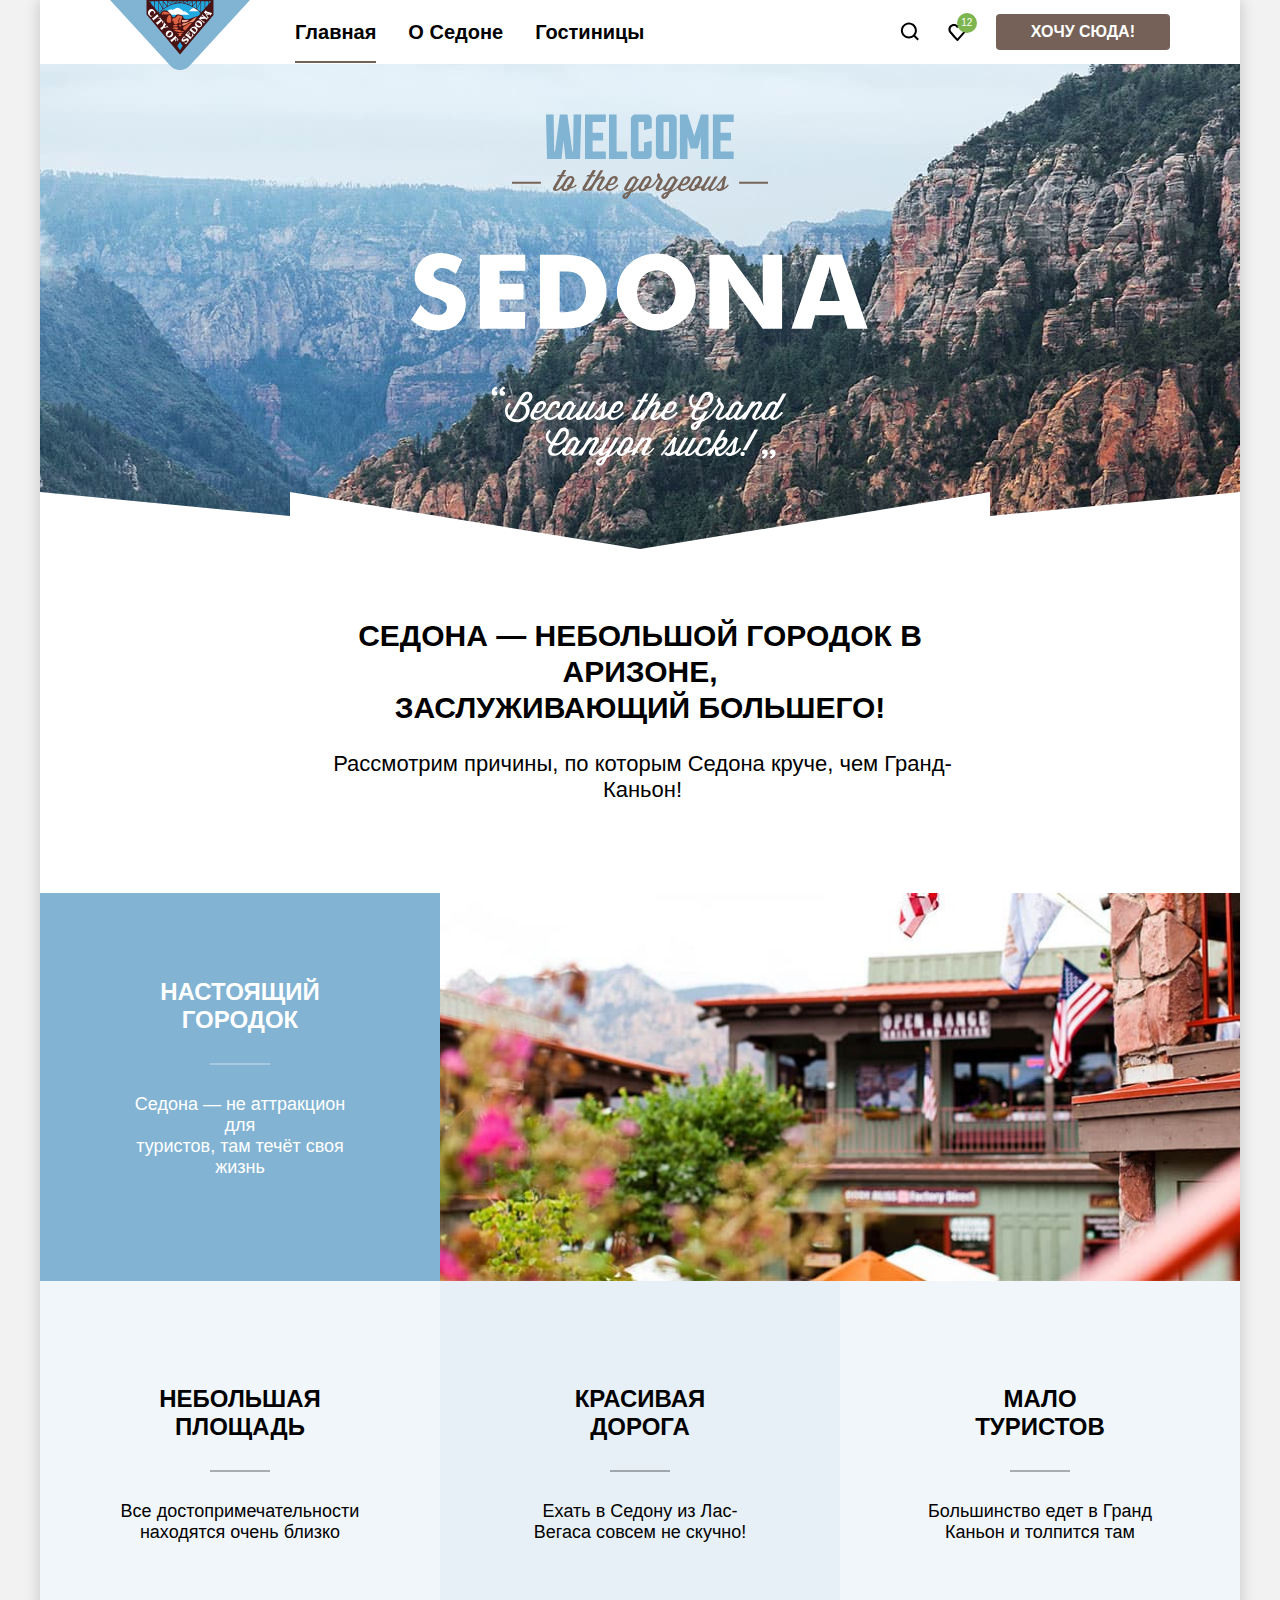
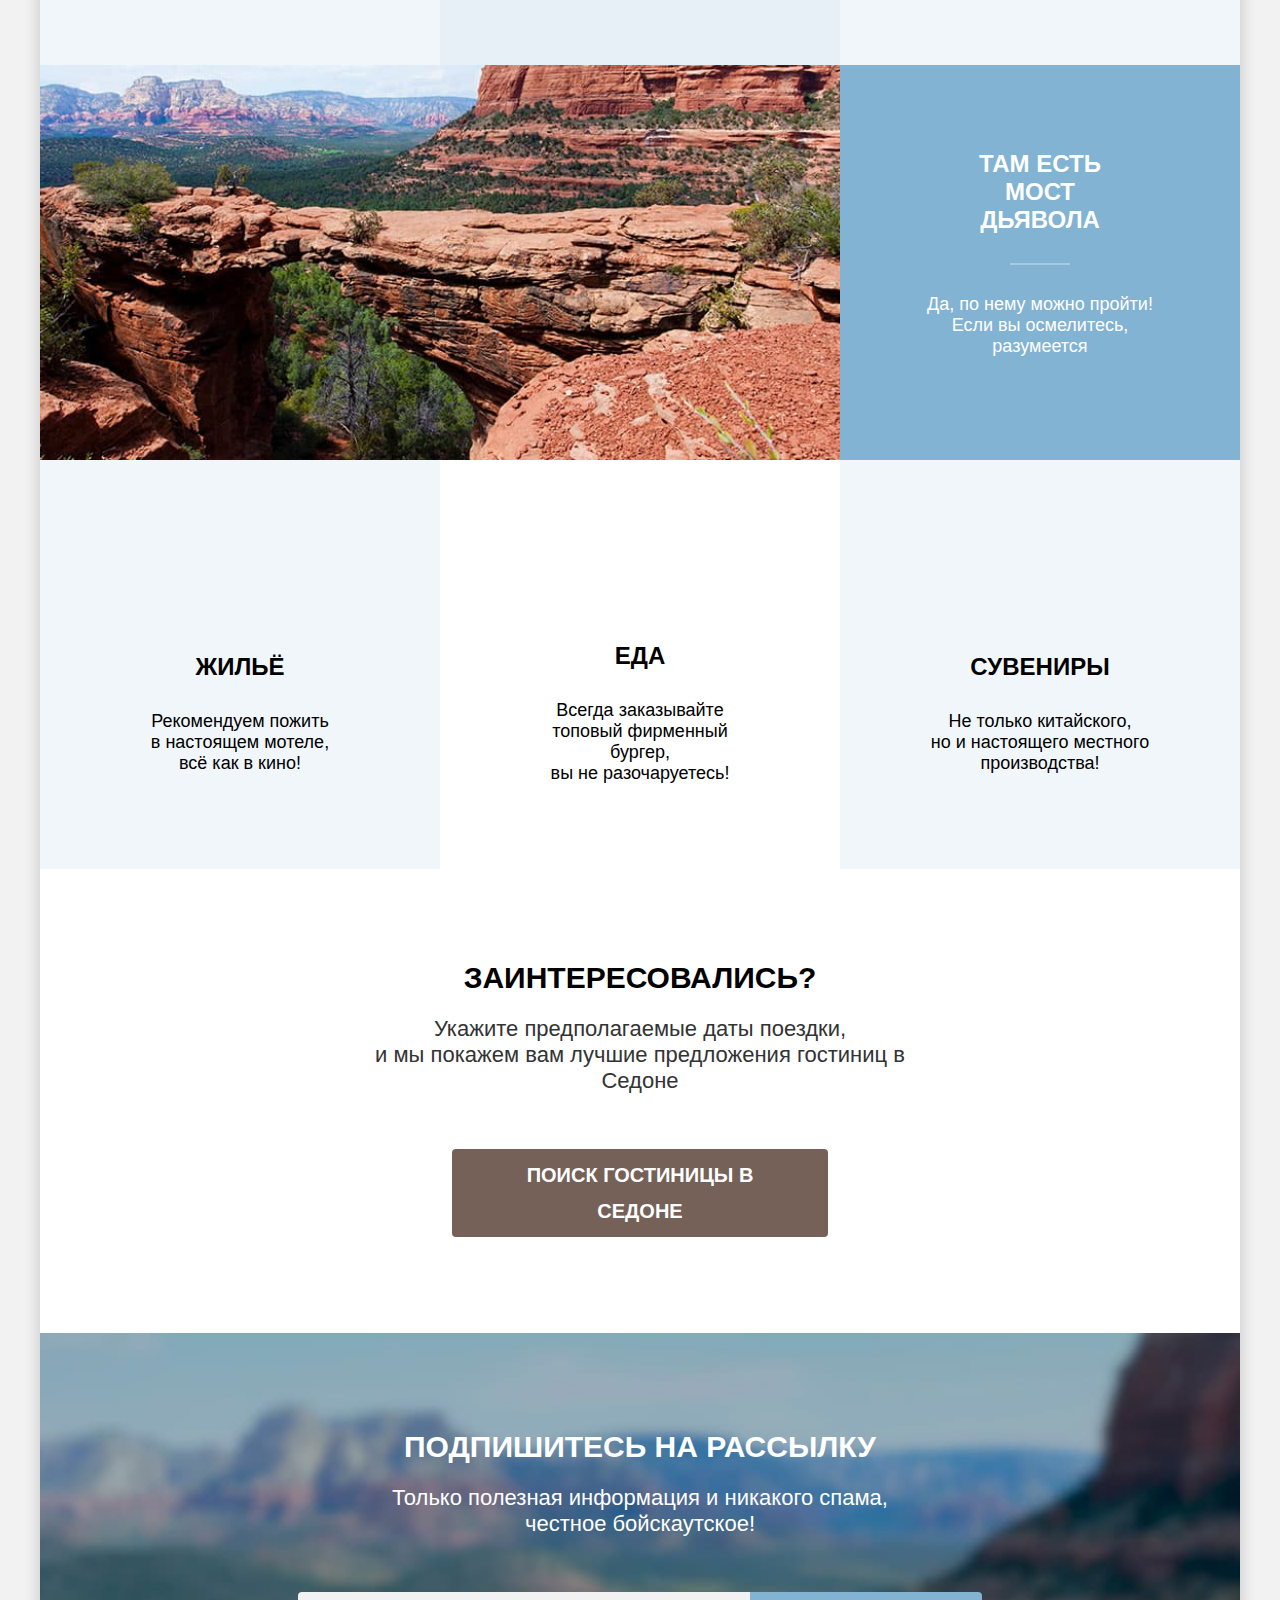
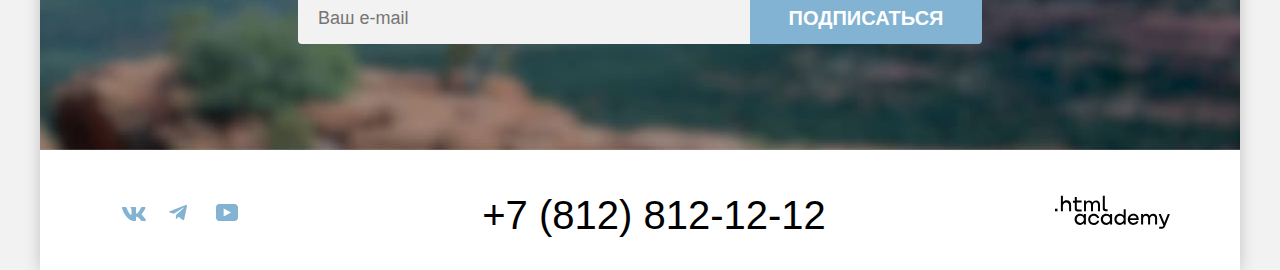
==== index.html @ f41b1eba "Исправление параметров шрифтов" ====
<!DOCTYPE html>
<html lang="ru">

  <head>
    <meta charset="utf-8">
    <title>HTML Academy: Седона</title>
    <link rel="stylesheet" href="styles/styles.css">
    <link rel="icon" type="image/png" sizes="32x32" href="images/common/favicon.png">
  </head>

  <body>
    <div class="container">
      <header class="page-header">
        <nav class="navigation">
          <a class="navigation-logo">
            <img class="page-header-logo" alt="Логотип Седона." src="images/common/logo.svg" width="140" height="70">
          </a>
          <ul class="navigation-list">
            <li class="navigation-current">
              <a class="navigation-link">Главная</a>
            </li>
            <li>
              <a class="navigation-link" href="about.html">О седоне</a>
            </li>
            <li>
              <a class="navigation-link" href="catalogue.html">Гостиницы</a>
            </li>
          </ul>
        </nav>

        <ul class="navigation-user">
          <li>
            <a class="navigation-link-search" href="#">
              <span class="visually-hidden">Поиск.
              </span>
              <svg width="19" height="19" viewBox="0 0 19 19" fill="none" xmlns="http://www.w3.org/2000/svg">
                <path
                  d="M18.8928 17.0083L15.1928 13.3287C16.1928 12.0359 16.8928 10.3453 16.8928 8.4558C16.8928 4.08011 13.2928 0.5 8.89282 0.5C4.49282 0.5 0.892822 4.17956 0.892822 8.55525C0.892822 12.9309 4.49282 16.511 8.89282 16.511C10.6928 16.511 12.3928 15.9144 13.7928 14.8204L17.4928 18.5L18.8928 17.0083ZM8.89282 14.5221C5.59282 14.5221 2.89282 11.837 2.89282 8.55525C2.89282 5.27348 5.59282 2.5884 8.89282 2.5884C12.1928 2.5884 14.8928 5.27348 14.8928 8.55525C14.8928 11.837 12.1928 14.5221 8.89282 14.5221Z"
                  fill="black" />
              </svg>
            </a>
          </li>
          <li>
            <a class="navigation-link-likes" href="#">
              <span class="visually-hidden">Избранное.
              </span>
              <svg width="19" height="17" viewBox="0 0 19 17" fill="none" xmlns="http://www.w3.org/2000/svg">
                <path
                  d="M9.29282 17C8.99282 17 8.69282 16.9 8.49282 16.6C3.09282 10.5 1.79282 9.1 1.49282 8.7C0.792822 7.8 0.392822 6.6 0.392822 5.4C0.392822 2.4 2.79282 0 5.89282 0C7.19282 0 8.39282 0.5 9.39282 1.3C10.3928 0.5 11.6928 0 12.8928 0C15.8928 0 18.3928 2.4 18.3928 5.4C18.3928 6.7 17.8928 7.9 17.0928 8.8L10.0928 16.7C9.89282 16.9 9.69282 17 9.29282 17ZM3.29282 7.5C3.59282 7.9 6.79282 11.5 9.39282 14.4L15.5928 7.4C16.0928 6.9 16.2928 6.2 16.2928 5.4C16.2928 3.6 14.7928 2.1 12.9928 2.1C11.9928 2.1 10.9928 2.6 10.2928 3.4C9.99282 3.7 9.69282 3.8 9.39282 3.8C9.09282 3.8 8.79282 3.6 8.59282 3.4C7.89282 2.6 6.89282 2.1 5.89282 2.1C4.09282 2.1 2.59282 3.6 2.59282 5.4C2.49282 6.3 2.89282 7 3.29282 7.5C3.19282 7.5 3.19282 7.5 3.29282 7.5Z"
                  fill="black" />
              </svg>
              <span class="likes-quantity">12
              </span>
            </a>
          </li>
          <li>
            <a class="button-brown-small navigation-link i-want" href="#">Хочу сюда!</a>
          </li>
        </ul>
      </header>

      <main class="main-container main-index">

        <div class="hero">
          <h1 class="visually-hidden">Добро пожаловать в прекрасную Седону.</h1>
          <div class="hero-img">
            <img class="welcome" src="images/main/welcome.svg" alt="Природные достопримечательности Седоны.">
          </div>
        </div>

        <section class="advantages">
          <h2 class="visually-hidden">Преимущества.</h3>

            <div class="hero-bottom">
              <h2>Седона — небольшой городок в Аризоне,<span class="display-block">заслуживающий большего!</span></h2>
              <p>Рассмотрим причины, по которым Седона круче, чем Гранд-Каньон!</p>
            </div>

            <ul class="advantages-list">
              <li class="advantages-item true-town blue">
                <div class="centered-content">
                  <h3 class="advantages-title">Настоящий городок</h3>
                  <p class="advantages-description">Седона — не аттракцион для<span class="display-block">туристов, там
                      течёт своя</span>жизнь</p>
                </div>
                <img class="big-photo" src="images/main/advantages/photo-1.jpg" alt="Фотография городка Седона."
                  width="800" height="384">
              </li>
              <li class="advantages-item diablo-bridge blue">
                <img class="big-photo" src="images/main/advantages/photo-2.jpg" alt="Фотография моста дьявола."
                  width="800" height="384">
                <div class="centered-content">
                  <h3 class="advantages-title">Там есть<span class="display-block">мост дьявола</span></h3>
                  <p class="advantages-description">Да, по нему можно пройти! Если вы осмелитесь, разумеется</p>
                </div>
              </li>
              <li class="advantages-item trans-blue">
                <div>
                  <h3 class="advantages-title">Небольшая площадь</h3>
                  <p class="advantages-description">Все достопримечательности находятся очень близко</p>
                </div>
              </li>
              <li class="advantages-item gray-blue">
                <div>
                  <h3 class="advantages-title">Красивая дорога</h3>
                  <p class="advantages-description">Ехать в Седону из Лас-Вегаса совсем не скучно!</p>
                </div>
              </li>
              <li class="advantages-item trans-blue">
                <div>
                  <h3 class="advantages-title">Мало туристов</h3>
                  <p class="advantages-description">Большинство едет в Гранд Каньон и толпится там</p>
                </div>
              </li>
            </ul>

            <ul class="advantages-list">
              <li class="advantages-item light-blue">
                <div class="icon icon-hotels">
                  <h3 class="icon-title">Жильё</h3>
                  <p class="advantages-description">Рекомендуем пожить<span class="display-block">в настоящем
                      мотеле,</span>всё как в кино!
                  </p>
                </div>
              </li>
              <li class="advantages-item">
                <div class="icon icon-food">
                  <h3 class="icon-title">Еда</h3>
                  <p class="advantages-description">Всегда заказывайте<span class="display-block">топовый фирменный
                      бургер,</span>вы не разочаруетесь!</p>
                </div>
              </li>
              <li class="advantages-item light-blue">
                <div class="icon icon-souvenirs">
                  <h3 class="icon-title">Сувениры</h3>
                  <p class="advantages-description">Не только китайского,<span class="display-block">но и
                      настоящего местного</span>производства!</p>
                </div>
              </li>
            </ul>

        </section>

        <section class="interested">
          <h2 class="interested-title">Заинтересовались?</h2>
          <p class="interested-description">Укажите предполагаемые даты поездки,<span class="display-block">и мы покажем
              вам лучшие предложения
              гостиниц в Седоне</span></p>
          <a class="button-brown-big" href="#">Поиск гостиницы в Седоне</a>
        </section>

        <section class="subscribe">
          <h2 class="subscribe-title">Подпишитесь на рассылку</h2>
          <p class="subscribe-description">Только полезная информация и никакого спама,<span
              class="display-block">честное бойскаутское!</span></p>
          <form class="subscribe-email" action="#" method="get">
            <input class="subscribe-input" type="text" name="input-email" placeholder="Ваш e-mail">
            <button class="button-blue-big subscribe-button" type="submit">Подписаться</button>
          </form>
        </section>

      </main>

      <footer>
        <div class="footer-container">
          <section class="footer-social">
            <h2 class="visually-hidden">Социальные сети.</h3>
              <ul class="footer-social-list">
                <li class="footer-social-item">
                  <a class="footer-link" href="https://vk.com/htmlacademy">
                    <span class="visually-hidden">VK.
                    </span>
                    <svg class="footer-icon" width="24" height="14" viewBox="0 0 24 14" fill="none"
                      xmlns="http://www.w3.org/2000/svg">
                      <path fill-rule="evenodd" clip-rule="evenodd"
                        d="M23.45 0.948C23.616 0.402 23.45 0 22.655 0H20.03C19.362 0 19.054 0.347 18.887 0.73C18.887 0.73 17.552 3.926 15.661 6.002C15.049 6.604 14.771 6.795 14.437 6.795C14.27 6.795 14.019 6.604 14.019 6.057V0.948C14.019 0.292 13.835 0 13.279 0H9.151C8.734 0 8.483 0.304 8.483 0.593C8.483 1.214 9.429 1.358 9.526 3.106V6.904C9.526 7.737 9.373 7.888 9.039 7.888C8.149 7.888 5.984 4.677 4.699 1.003C4.45 0.288 4.198 0 3.527 0H0.9C0.15 0 0 0.347 0 0.73C0 1.412 0.89 4.8 4.145 9.281C6.315 12.341 9.37 14 12.153 14C13.822 14 14.028 13.632 14.028 12.997V10.684C14.028 9.947 14.186 9.8 14.715 9.8C15.105 9.8 15.772 9.992 17.33 11.467C19.11 13.216 19.403 14 20.405 14H23.03C23.78 14 24.156 13.632 23.94 12.904C23.702 12.18 22.852 11.129 21.725 9.882C21.113 9.172 20.195 8.407 19.916 8.024C19.527 7.533 19.638 7.314 19.916 6.877C19.916 6.877 23.116 2.451 23.449 0.948H23.45Z" />
                    </svg>
                  </a>
                </li>
                <li class="footer-social-item">
                  <a class="footer-link" href="https://t.me/htmlacademy">
                    <span class="visually-hidden">Telegram.
                    </span>
                    <svg class="footer-icon" width="18" height="16" viewBox="0 0 18 16" fill="none"
                      xmlns="http://www.w3.org/2000/svg">
                      <path
                        d="M16.785 0.0992597L0.840489 6.24776C-0.247661 6.68481 -0.241365 7.29184 0.640845 7.56253L4.73445 8.83953L14.2058 2.8637C14.6537 2.59121 15.0629 2.7378 14.7265 3.03636L7.05283 9.96185H7.05103L7.05283 9.96275L6.77045 14.1823C7.18413 14.1823 7.36669 13.9925 7.59871 13.7686L9.58705 11.8351L13.7229 14.89C14.4855 15.31 15.0332 15.0941 15.2229 14.1841L17.9379 1.38885C18.2158 0.274623 17.5126 -0.229883 16.785 0.0992597Z" />
                    </svg>
                  </a>
                </li>
                <li class="footer-social-item">
                  <a class="footer-link" href="https://www.youtube.com/user/htmlacademyru">
                    <span class="visually-hidden">YouTube.
                    </span>
                    <svg class="footer-icon" width="22" height="17" viewBox="0 0 22 17" fill="none"
                      xmlns="http://www.w3.org/2000/svg">
                      <path
                        d="M18.607 0H3.17413C1.31343 0 0 1.59375 0 3.4V13.4937C0 15.4062 1.31343 17 3.17413 17H18.8259C20.4677 17 22 15.4062 22 13.6V3.4C21.7811 1.59375 20.4677 0 18.607 0ZM7.66169 12.5375V4.4625L14.995 8.5L7.66169 12.5375Z" />
                    </svg>
                  </a>
                </li>
              </ul>
          </section>
          <a class="footer-social-address-phone" href="tel:+78128121212">+7 (812) 812-12-12</a>
          <a href="https://htmlacademy.ru/">
            <svg class="footer-logo" width="115" height="34" viewBox="0 0 115 34" xmlns="http://www.w3.org/2000/svg">
              <path d="M0 13.7232V16.3232H2.5V13.7232H0Z" />
              <path
                d="M11.6 5.32324C10 5.32324 8.8 6.02324 8 7.02324H7.9V0.823242H5.9V16.3232H7.9V11.0232C7.9 8.92324 9.2 7.42324 11.2 7.42324C13 7.42324 14.1 8.82324 14.1 10.6232V16.3232H16.1V10.2232C16.2 7.22324 14.3 5.32324 11.6 5.32324Z" />
              <path
                d="M26.6 5.62324H21.8V1.92324H19.8V5.72324H17.9V7.72324H19.8V13.7232C19.8 15.4232 20.8 16.4232 22.5 16.4232H26.6V14.4232H22.9C22.2 14.4232 21.8 14.0232 21.8 13.3232V7.62324H26.6V5.62324Z" />
              <path
                d="M41.1 5.42324C39.5 5.42324 38.2 6.22324 37.6 7.52324H37.5C36.9 6.32324 35.7 5.42324 34.1 5.42324C32.7 5.42324 31.6 6.22324 31 7.22324H30.9V5.62324H29V16.2232H31V10.8232C31 8.82324 32 7.32324 33.6 7.32324C35.1 7.32324 36 8.32324 36 9.92324V16.2232H38V10.6232C38 8.22324 39.4 7.32324 40.6 7.32324C42.1 7.32324 43 8.32324 43 9.92324V16.2232H45V9.72324C45.1 7.22324 43.6 5.42324 41.1 5.42324Z" />
              <path
                d="M47.8 13.5232C47.8 15.2232 48.8 16.2232 50.6 16.2232H52.6V14.2232H50.9C50.2 14.2232 49.8 13.8232 49.8 13.1232V0.823242H47.8V13.5232Z" />
              <path
                d="M28.9 20.5232C28 19.4232 26.7 18.7232 25 18.7232C21.9 18.7232 19.6 21.0232 19.6 24.3232C19.6 27.6232 21.9 29.9232 25 29.9232C26.8 29.9232 28 29.1232 28.8 28.0232H28.9V29.6232H30.9V19.0232H28.9V20.5232ZM25.3 27.9232C23.1 27.9232 21.7 26.3232 21.7 24.3232C21.7 22.3232 23.1 20.7232 25.3 20.7232C27.5 20.7232 28.9 22.3232 28.9 24.3232C28.9 26.2232 27.5 27.9232 25.3 27.9232Z" />
              <path
                d="M44.2 22.8232C43.7 20.4232 41.6 18.7232 38.8 18.7232C35.4 18.7232 33.2 21.2232 33.2 24.3232C33.2 27.4232 35.4 29.9232 38.8 29.9232C41.6 29.9232 43.7 28.1232 44.2 25.7232H42.1C41.7 27.0232 40.4 28.0232 38.8 28.0232C36.6 28.0232 35.2 26.4232 35.2 24.4232C35.2 22.4232 36.6 20.8232 38.8 20.8232C40.4 20.8232 41.6 21.8232 42.1 23.0232H44.2V22.8232Z" />
              <path
                d="M55.1 20.5232C54.2 19.4232 52.9 18.7232 51.2 18.7232C48.1 18.7232 45.8 21.0232 45.8 24.3232C45.8 27.6232 48.1 29.9232 51.2 29.9232C53 29.9232 54.2 29.1232 55 28.0232H55.1V29.6232H57.1V19.0232H55.1V20.5232ZM51.5 27.9232C49.3 27.9232 47.9 26.3232 47.9 24.3232C47.9 22.3232 49.3 20.7232 51.5 20.7232C53.7 20.7232 55.1 22.3232 55.1 24.3232C55.1 26.2232 53.6 27.9232 51.5 27.9232Z" />
              <path
                d="M68.7 20.6232C67.8 19.5232 66.5 18.7232 64.8 18.7232C61.7 18.7232 59.4 21.0232 59.4 24.3232C59.4 27.6232 61.6 29.9232 64.8 29.9232C66.5 29.9232 67.8 29.1232 68.6 28.1232H68.7V29.6232H70.7V14.2232H68.7V20.6232ZM65.1 27.9232C62.9 27.9232 61.5 26.3232 61.5 24.3232C61.5 22.3232 62.9 20.7232 65.1 20.7232C67.3 20.7232 68.7 22.3232 68.7 24.3232C68.6 26.3232 67.2 27.9232 65.1 27.9232Z" />
              <path
                d="M78.3 18.7232C75 18.7232 72.8 21.2232 72.8 24.3232C72.8 27.3232 74.9 29.9232 78.3 29.9232C80.8 29.9232 82.8 28.6232 83.5 26.3232H81.4C80.9 27.3232 79.8 27.9232 78.4 27.9232C76.5 27.9232 75.1 26.6232 75 25.0232H83.8C84 21.4232 81.8 18.7232 78.3 18.7232ZM78.3 20.6232C80 20.6232 81.3 21.6232 81.6 23.2232H75.1C75.4 21.7232 76.6 20.6232 78.3 20.6232Z" />
              <path
                d="M98.2 18.7232C96.6 18.7232 95.3 19.5232 94.6 20.7232H94.5C93.9 19.5232 92.7 18.7232 91.1 18.7232C89.7 18.7232 88.6 19.4232 88 20.5232V19.0232H86.1V29.6232H88.1V24.2232C88.1 22.2232 89.1 20.8232 90.7 20.7232C92.2 20.7232 93.1 21.7232 93.1 23.3232V29.6232H95.1V24.0232C95.1 21.6232 96.5 20.7232 97.7 20.7232C99.2 20.7232 100.1 21.7232 100.1 23.3232V29.6232H102.1V23.1232C102.2 20.5232 100.7 18.7232 98.2 18.7232Z" />
              <path
                d="M109.4 27.8232L105.8 18.9232H103.6L108.4 30.5232C108.1 31.4232 107.7 31.7232 106.7 31.7232H104.2V33.7232H106.7C108.5 33.7232 109.5 32.9232 110.2 31.1232L114.9 18.9232H112.8L109.4 27.8232Z" />
            </svg>
          </a>
        </div>
      </footer>

      <div class="modal-container modal-container-close">
        <div class="modal modal-auth">
          <button class="modal-close-button">
            <span class="visually-hidden">Закрыть.</span>
          </button>
          <section class="modal-content">
            <h2 class="modal-title">Поиск гостиницы в Седоне</h2>
            <form class="travel-form" action="#" method="post">
              <div class="travel-gap">
                <p class="travel-group-depart">
                  <label for="date-depart">Дата заезда:</label>
                  <input class="travel-form-field" type="text" id="date-depart" name="date-depart"
                    placeholder="Укажите дату">
                  <span class="info error">Мы не можем отправить вас в прошлое.</span>
                </p>
                <p class="travel-group-return">
                  <label for="date-return">Дата выезда:</label>
                  <input class="travel-form-field" type="text" id="date-return" name="date-return"
                    placeholder="Укажите дату">
                  <span class="info">На эти даты есть свободные номера. Пока есть.</span>
                </p>
                <div class="travel-people">
                  <div class="travel-quantity">
                    <p>Взрослые:</p>
                    <div class="quantity-buttons">
                      <button class="minus-button">
                        <span class="visually-hidden">-</span>
                      </button>
                      <input type="text" name="adults" id="adults" value="2" required>
                      <button class="plus-button">
                        <span class="visually-hidden">+</span></button>
                    </div>
                  </div>
                  <div class="travel-quantity kids">
                    <div class="quantity-kids">
                      <p>Дети:</p>
                      <button class="tooltip-button" type="button" aria-labelledby="tooltip-label-kids">
                        <svg class="tooltip-icon" xmlns="http://www.w3.org/2000/svg" width="26" height="26" fill="none">
                          <circle cx="13" cy="13" r="13" fill="#83B3D3" />
                          <path fill="#fff" fill-rule="evenodd" d="M12 7h2v2h-2V7Zm2 12h-2v-9h2v9Z"
                            clip-rule="evenodd" />
                        </svg>
                        <span class="tooltip-text" role="tooltip" id="tooltip-label-kids">Укажите количество детей,
                          которые
                          будут с вами, возраст
                          которых от 6 до
                          18 лет. Дети до 6 лет размещаются бесплатно.</span>
                      </button>
                    </div>
                    <div class="quantity-buttons">
                      <button class="minus-button">
                        <span class="visually-hidden">-</span>
                      </button>
                      <input type="text" name="children" id="children" value="2" required>
                      <button class="plus-button">
                        <span class="visually-hidden">+</span></button>
                    </div>
                  </div>
                </div>
              </div>
              <button class="modal-button button-blue-big">Найти</button>
            </form>
          </section>
        </div>
      </div>

    </div>
  </body>

</html>
---- styles/styles.css ----
@font-face {
  font-family: "PT Sans", sans-serif;
  font-weight: 400;
  font-style: normal;

  src: url("../fonts/ptsans-400.woff2") format("woff2");
  font-display: swap;
}

@font-face {
  font-family: "PT Sans", sans-serif;
  font-weight: 700;
  font-style: normal;

  src: url("../fonts/ptsans-700.woff2") format("woff2");
  font-display: swap;
}

* {
  box-sizing: border-box;
}

html {
  height: 100%;
}

body {
  font-family: "PT Sans", sans-serif;
  font-size: 18px;
  line-height: 24px;

  height: 100%;
  margin: 0;
  padding: 0;

  color: #000;
  background-color: #f2f2f2;
}

.display-block {
  display: block;
}

.main-container {
  flex-grow: 1;
}

.container {
  display: flex;
  flex-direction: column;

  width: 1200px;
  min-height: 100%;
  margin: 0 auto;

  background-color: #fff;
  box-shadow: 0 0 15px #00000033;
}

.visually-hidden {
  position: absolute;

  overflow: hidden;
  clip: rect(0 0 0 0);

  width: 1px;
  height: 1px;

  white-space: nowrap;

  clip-path: inset(50%);
}

.button-brown-small {
  font-family: "PT Sans", sans-serif;
  font-size: 16px;
  font-weight: 700;
  line-height: 20px;

  display: flex;

  padding: 8px 50px;

  cursor: pointer;
  text-decoration: none;
  text-transform: uppercase;

  color: #fff;
  border: none;
  border-radius: 4px;
  background-color: #756157;

  align-items: center;
}

.button-brown-small:hover,
.button-brown-small:focus {
  outline: none;
  background-color: #615048;
}

.button-brown-small:active {
  color: #ffffff4d;
  background-color: #756157;
}

.button-brown-small:disabled {
  background-color: #e5e5e5;
}

.button-brown-big {
  font-family: "PT Sans", sans-serif;
  font-size: 20px;
  font-weight: 700;
  line-height: 36px;

  display: flex;

  padding: 8px 50px;

  cursor: pointer;
  text-decoration: none;
  text-transform: uppercase;

  color: #fff;
  border: none;
  border-radius: 4px;
  background-color: #756157;

  justify-content: center;
  align-items: center;
}

.button-brown-big:hover,
.button-brown-big:focus {
  outline: none;
  background-color: #615048;
}

.button-brown-big:active {
  color: #ffffff4d;
  background-color: #756157;
}

.button-brown-big:disabled {
  background-color: #e5e5e5;
}

.button-blue-small {
  font-family: "PT Sans", sans-serif;
  font-size: 16px;
  font-weight: 700;
  line-height: 20px;

  display: flex;

  padding: 8px 50px;

  cursor: pointer;
  text-decoration: none;
  text-transform: uppercase;

  color: #fff;
  border: none;
  border-radius: 4px;
  background-color: #82b3d3;

  justify-content: center;
  align-items: center;
}

.button-blue-small:hover,
.button-blue-small:focus {
  outline: none;
  background-color: #68a2ca;
}

.button-blue-small:active {
  color: #ffffff4d;
  background-color: #82b3d3;
}

.button-blue-small:disabled {
  background-color: #e5e5e5;
}

.button-blue-big {
  font-family: "PT Sans", sans-serif;
  font-size: 20px;
  font-weight: 700;
  line-height: 36px;

  display: flex;

  padding: 8px 50px;

  cursor: pointer;
  text-decoration: none;
  text-transform: uppercase;

  color: #fff;
  border: none;
  border-radius: 0 4px 4px 0;
  background-color: #82b3d3;

  justify-content: center;
  align-items: center;
}

.button-blue-big:hover,
.button-blue-big:focus {
  outline: none;
  background-color: #68a2ca;
}

.button-blue-big:active {
  color: #ffffff4d;
  background-color: #82b3d3;
}

.button-blue-big:disabled {
  background-color: #e5e5e5;
}

.button-basic-small {
  font-family: "PT Sans", sans-serif;
  font-size: 16px;
  font-weight: 700;
  font-style: normal;
  line-height: 20px;

  display: flex;

  padding: 8px 50px;

  cursor: pointer;
  text-decoration: none;
  text-transform: uppercase;

  color: #fff;
  border: 3px solid transparent;
  border-radius: 4px;
  background-color: #82b2d300;

  justify-content: center;
  align-items: center;
}

.button-basic-small:hover {
  opacity: 0.6;
}

.button-basic-small:focus {
  border: 3px solid #83b3d3;
  outline: none;
}

.button-basic-small:active {
  color: #ffffff4d;
}

.button-basic-small:disabled {
  opacity: 0.1;
}

.button-green {
  font-family: "PT Sans", sans-serif;
  font-size: 16px;
  font-weight: 700;

  display: flex;

  height: 100%;
  padding: 8px 0;

  cursor: pointer;
  text-transform: uppercase;

  color: #fff;
  border: none;
  border-radius: 4px;
  background-color: #7db54f;

  justify-content: center;
  align-items: center;
}

.button-green:hover,
.button-green:focus {
  outline: none;
  background-color: #6c9e42;
}

.button-green:active {
  color: #ffffff4d;
  background-color: #7db54f;
}

.button-green:disabled {
  background-color: #e5e5e5;
}

.page-header {
  position: relative;

  display: flex;

  min-height: 64px;
  padding: 0 70px;

  background-color: #fff;

  justify-content: space-between;
}

.navigation {
  display: flex;
}

.navigation-logo {
  position: absolute;
  z-index: 2;
}

.navigation-list {
  display: flex;

  max-width: 620px;
  padding-left: 185px;

  list-style-type: none;

  flex-wrap: wrap;
  align-items: center;
  gap: 32px;
}

.navigation-user {
  display: flex;

  margin: 0;
  padding: 0;

  list-style-type: none;

  align-items: center;
  gap: 29px;
}

.navigation-user li:nth-child(-n + 2) {
  margin-top: 5px;
}

.navigation-link {
  font-size: 20px;
  font-weight: 700;

  position: relative;

  text-decoration: none;
  text-transform: capitalize;

  color: inherit;
}

.navigation-current .navigation-link::after {
  position: absolute;
  bottom: -20px;
  left: 0;

  width: 100%;
  height: 2px;

  content: "";

  background-color: #756257;
}

.navigation-link-likes {
  position: relative;
}

.likes-quantity {
  font-size: 10px;

  position: absolute;
  top: -12px;
  right: -10px;

  display: flex;

  width: 20px;
  height: 20px;

  color: #fff;
  border-radius: 50%;
  background-color: #7db54f;

  justify-content: center;
  align-items: center;
}

.i-want {
  font-size: 16px;
  line-height: 20px;

  text-transform: uppercase;

  padding: 8px 35px;

  color: #fff;
}

.hero {
  position: relative;

  min-height: 485px;

  background-color: #82b3d3;
  background-image: url("../images/main/index-background.jpg");
  background-repeat: no-repeat;
  background-size: cover;
}

.hero p {
  margin-bottom: 0;
}

.hero::after {
  position: absolute;
  right: 0;
  bottom: 0;

  width: 100%;
  height: 57px;

  content: "";

  background-image: url("data:image/svg+xml,%3Csvg width='1200' height='57' fill='none' xmlns='http://www.w3.org/2000/svg'%3E%3Cg clip-path='url(%23a)'%3E%3Cpath d='M0 57V0l250 24V0l350 57L950 0v24l250-24v57H0Z' fill='%23fff'/%3E%3C/g%3E%3Cdefs%3E%3CclipPath id='a'%3E%3Cpath fill='%23fff' d='M0 0h1200v57H0z'/%3E%3C/clipPath%3E%3C/defs%3E%3C/svg%3E");
}

.hero-img {
  width: 458px;
  height: 352px;

  margin: 0 auto;
  padding-top: 50px;
}

.welcome {
  width: 100%;
  height: auto;
}

.hero-bottom {
  min-height: 282px;

  text-align: center;
}

.hero-bottom h2 {
  font-weight: 700;
  font-size: 30px;
  line-height: 36px;

  margin: 0;
  padding: 69px 285px 25px;

  text-transform: uppercase;
}

.hero-bottom p {
  font-size: 22px;
  line-height: 26px;

  margin: 0;
  padding: 0 270px 90px 275px;
}

.advantages-list {
  display: flex;

  margin: 0;
  padding: 0;

  list-style-type: none;

  flex-wrap: wrap;
}

.advantages-item {
  display: flex;

  width: 400px;
  min-height: 384px;
  padding: 85px 80px;
}

.big-photo {
  height: 100%;
  object-fit: cover;
}

.centered-content {
  margin: auto;
  padding: 85px;
}

.advantages-title {
  font-size: 24px;
  line-height: 28px;

  position: relative;

  width: 175px;
  margin: 0 auto 60px;

  text-align: center;
  text-transform: uppercase;
}

.advantages-description {
  line-height: 21px;

  text-align: center;
}

.true-town {
  width: 100%;
  padding: 0;
}

.diablo-bridge {
  width: 100%;
  padding: 0;

  order: 2;
}

.blue {
  color: #fff;
  background-color: #82b3d3;
}

.gray-blue {
  display: flex;

  padding: 85px 80px;

  color: #000;
  background-color: #83b3d333;

  align-items: center;
}

.light-blue {
  display: flex;

  padding: 85px 80px;

  color: #000;
  background-color: #83b3d31f;

  align-items: center;
}

.trans-blue {
  display: flex;

  padding: 85px 80px;

  color: #000;
  background-color: #83b3d31f;

  align-items: center;
}

.advantages-title::after {
  position: absolute;
  bottom: -31px;
  left: 50%;
  transform: translateX(-50%);

  width: 60px;
  height: 2px;

  content: "";
}

.true-town .advantages-title::after,
.diablo-bridge .advantages-title::after {
  background-color: #ffffff4d;
}

.trans-blue .advantages-title::after,
.gray-blue .advantages-title::after,
.light-blue .advantages-title::after {
  background-color: #0000004d;
}

.icon {
  position: relative;

  padding-top: 75px;

  width: 100%;
}

.icon-title {
  font-size: 24px;
  line-height: 28px;

  margin: 22px 0 30px;

  text-align: center;
  text-transform: uppercase;
}

.icon .advantages-description {
  margin: 0;
}

.icon::after {
  position: absolute;
  top: -5px;
  left: 50%;

  display: block;

  width: 75px;
  height: 72px;

  content: "";
  transform: translateX(-50%);

  background-repeat: no-repeat;
  background-position: center;
  background-size: contain;
}

.icon-hotels::after {
  background-image: url(../images/main/advantages/Advantage-icon.svg);
}

.icon-food::after {
  background-image: url(../images/main/advantages/Advantage-icon-2.svg);
}

.icon-souvenirs::after {
  background-image: url(../images/main/advantages/Advantage-icon-3.svg);
}

.interested {
  padding: 96px 304px;

  text-align: center;
}

.interested .button-brown-big {
  margin: 0 108px;
}

.interested-title {
  font-family: "PT Sans", sans-serif;
  font-style: normal;
  font-weight: 700;
  font-size: 30px;
  line-height: 36px;

  margin: -5px;

  text-transform: uppercase;
}

.interested-description {
  font-family: "PT Sans", sans-serif;
  font-style: normal;
  font-weight: 400;
  font-size: 22px;
  line-height: 26px;

  margin: 25px 0 55px;

  color: #333;
}

.subscribe {
  min-height: 417px;
  padding: 96px 0;

  text-align: center;

  color: #fff;
  background-color: #82b3d3;
  background-image: url("../images/main/subscribe.jpg");
  background-size: cover;
  background-position: top center;
  background-repeat: no-repeat;

  justify-content: center;
}

.subscribe-title {
  font-size: 30px;
  line-height: 36px;

  margin: 0 0 20px;

  text-transform: uppercase;
}

.subscribe-description {
  font-size: 22px;
  line-height: 26px;

  margin: 0 0 55px;
}

.subscribe-email {
  display: flex;
  justify-content: center;
}

.subscribe-input {
  font-family: "PT Sans", sans-serif;
  font-size: 18px;

  width: 452px;
  padding: 14px 0 14px 20px;

  border: none;
  border-radius: 4px 0 0 4px;
  background-color: #f2f2f2;
}

.subscribe-input:focus {
  outline: none;
}

.subscribe-button {
  width: 232px;
}

.footer-container {
  display: flex;

  min-height: 120px;
  padding: 40px 70px 30px;

  justify-content: space-between;
  align-items: center;
}

.footer-social-list {
  display: flex;

  max-width: 142px;
  margin: 0 0 0 12px;
  padding: 0;

  list-style-type: none;

  flex-wrap: wrap;
}

.footer-social-item {
  min-width: 47px;
}

.footer-icon {
  fill: #83b3d3;
}

.footer-icon:hover,
.footer-icon:focus {
  outline: none;

  fill: #68a2ca;
}

.footer-icon:active {
  fill: #68a2ca4d;
}

.footer-social-address-phone {
  font-size: 40px;
  line-height: 40px;

  text-decoration: none;

  margin-left: -10px;

  color: inherit;
}

.footer-social-address-phone:hover,
.footer-social-address-phone:focus {
  color: #756157;
  outline: none;
}

.footer-social-address-phone:active {
  color: #7561574d;
}

.footer-logo:hover,
.footer-logo:focus {
  outline: none;

  fill: #756157;
}

.footer-logo:active {
  fill: #7561574d;
}

.filter-content {
  min-height: 412px;
  padding: 35px 70px 50px;

  color: #fff;
  background-color: #756157;
  background-image: url("../images/catalogue/hotels/filter.jpg");
  background-size: cover;
  background-position: top center;
  background-repeat: no-repeat;
}

.filter-content h2 {
  margin: 0;
}

.filter-title {
  font-size: 60px;
  font-weight: 700;
  font-style: normal;
  line-height: 78px;
}

.filters {
  display: flex;

  justify-content: space-between;
  align-items: flex-start;
}

.filters fieldset {
  border: none;
}

.filters-right {
  display: flex;

  gap: 70px;
}

.breadcrumbs {
  font-size: 16px;
  line-height: 21px;

  position: relative;

  display: flex;

  margin: 8px 0 40px 0;
  padding: 0;

  list-style-type: none;

  gap: 28px;
}

.breadcrumbs-main::after {
  position: absolute;
  top: 1px;
  left: 23px;

  width: 8px;
  height: 20px;

  content: "";

  background-image: url("data:image/svg+xml,%3Csvg width='8' height='11' fill='none' xmlns='http://www.w3.org/2000/svg'%3E%3Cpath d='M6.92 4.97 2.17.72c-.25-.25-.75-.25-1.13 0-.37.25-.25.75 0 1l4.13 3.75-4 3.75a.76.76 0 0 0 0 1c0 .12.37.25.5.25.12 0 .37-.13.5-.25l4.75-4.25a.59.59 0 0 0 0-1Z' fill='%23fff'/%3E%3C/svg%3E");
  background-repeat: no-repeat;
  background-position: center;
}

.breadcrumbs-icon {
  fill: #fff;
}

.breadcrumbs-icon:hover {
  fill: #ffffff99;
}

.breadcrumbs-icon:focus {
  outline: none;

  fill: #fff;
}

.breadcrumbs-icon:active {
  fill: #ffffff4d;
}

.catalog-filter-group {
  margin: 0;
  padding: 0;
}

.catalog-filter-title {
  font-size: 20px;
  font-weight: 700;

  margin: 0 0 32px 0;
  padding: 0;

  text-transform: capitalize;
}

.catalog-filter-option {
  line-height: 23px;

  display: flex;

  margin: 0 0 16px 0;
}

.custom-label {
  position: relative;

  padding-left: 36px;
}

.custom-label:hover {
  opacity: 0.8;
}

.custom-label:active {
  opacity: 0.4;
}

.custom-label::before {
  position: absolute;
  top: 50%;
  left: 0;

  width: 20px;
  height: 20px;

  content: "";
  transform: translateY(-50%);

  border-radius: 4px;
  background-color: #fff;
  background-repeat: no-repeat;
  background-position: center;
}

.custom-radio-label::before {
  border-radius: 50%;
}

.custom-checkbox:focus + .custom-label::before,
.custom-radio:focus + .custom-label::before {
  left: -3px;

  border: 3px solid #83b3d3;
}

.custom-checkbox:active + .custom-label::before,
.custom-radio:active + .custom-label::before {
  left: -2px;

  border: 2px solid #83b3d3;
}

.custom-checkbox:checked + .custom-checkbox-label::before {
  background-image: url("data:image/svg+xml,%3Csvg xmlns='http://www.w3.org/2000/svg' width='13' height='11' fill='none'%3E%3Cpath fill='%233F5E72' d='M11 .5 4.5 7.9 1.1 4 0 5.2l4.5 5.2 7.7-8.6L11 .5Z'/%3E%3C/svg%3E");
}

.custom-radio:checked + .custom-radio-label::after {
  position: absolute;
  top: 50%;
  left: 5px;

  width: 10px;
  height: 10px;

  content: "";
  transform: translateY(-50%);

  border-radius: 50%;
  background-color: #3f5e72;
}

.price-filter-group {
  display: flex;

  width: 549px;
  margin: 0;
  padding: 0;

  justify-content: space-between;
}

.range-slider {
  display: flex;
  flex-direction: column;
}

.range-wrapper-inputs {
  position: relative;

  height: 48px;

  display: flex;

  justify-content: center;
}

.range-scale {
  position: relative;

  height: 4px;
  margin: 45px 0 16px;

  background-color: #ffffff60;
}

.range-bar {
  position: absolute;

  height: 4px;

  background-color: #fff;
}

.range-toggle {
  position: absolute;

  width: 20px;
  height: 20px;

  cursor: pointer;

  border: none;
  border-radius: 5px;
  background-color: #fff;
}

.range-toggle:hover {
  background-color: #f2f2f2;
}

.range-toggle:focus {
  border: 3px solid #83b3d3;
  outline: none;
}

.range-toggle:active {
  border: 2px solid #83b3d3;
}

.toggle-min {
  top: -8px;
}

.toggle-max {
  top: -8px;
  right: -7px;
}

.filter-buttons {
  display: flex;
  flex-direction: column;

  width: 191px;

  gap: 30px;
}

.price {
  font-size: 20px;
  font-weight: 700;

  margin: 0 0 32px 0;
  padding: 0;
}

.price-from {
  position: absolute;
  top: 12px;
  right: 165px;

  color: #00000045;
}

.price-to {
  position: absolute;
  top: 12px;
  right: 20px;

  color: #00000045;
}

.range-input-from {
  font: inherit;

  width: 143px;
  margin-right: 2px;
  padding: 12px 18px;

  border: 3px solid transparent;
  border-radius: 4px 0 0 4px;
  background-color: #f2f2f2;
}

.range-input-to {
  font: inherit;

  width: 143px;
  padding: 12px 17px;

  border: 3px solid transparent;
  border-radius: 0 4px 4px 0;
  background-color: #f2f2f2;
}

.range-input-from[type="text"],
.range-input-to[type="text"] {
  font-weight: 700;
}

.range-input-from:hover,
.range-input-to:hover {
  background-color: #e6e6e6;
}

.range-input-from:focus,
.range-input-to:focus {
  border-color: #83b3d3;
  outline: none;
  background-color: #e6e6e6;
}

.range-input-from:active,
.range-input-to:active {
  border: 2px solid #000;
  background-color: #f2f2f2;
}

.range-input-from:active {
  padding: 12px 18px 12px 19px;
}

.range-input-to:active {
  padding: 12px 19px 12px 18px;
}

.range-input::-webkit-outer-spin-button,
.range-input::-webkit-inner-spin-button {
  appearance: none;
  margin: 0;
}

.catalog-products {
  display: flex;
  flex-direction: column;

  padding: 50px 70px 45px;

  gap: 40px;
}

.catalog-result {
  font-size: 30px;
  font-weight: 700;

  position: relative;

  display: flex;

  min-height: 49px;

  text-transform: uppercase;

  align-items: center;
}

.catalog-result p {
  margin: 0 200px 0 0;
}

.select-control {
  -webkit-appearance: none;
  font-family: "PT Sans", sans-serif;
  font-size: 18px;
  line-height: 21px;

  width: 292px;
  margin: 0 70px 0 0;
  padding: 11px 0 11px 20px;

  color: #333;
  background-color: #fff;
  border: 2px solid #e5e5e5;
  border-radius: 4px;
}

.catalog-result::after {
  position: absolute;
  right: 235px;

  width: 40px;
  height: 20px;

  content: "";

  background-color: #fff;
  background-image: url("data:image/svg+xml,%3Csvg xmlns='http://www.w3.org/2000/svg' width='12' height='9' fill='none'%3E%3Cpath fill='%23000' d='m6.67 7.71 5.1-5.3c.3-.3.3-.9 0-1.2-.3-.3-.9-.3-1.2 0l-4.5 4.7-4.5-4.7c-.3-.3-.9-.3-1.2 0-.2.1-.3.4-.3.6 0 .2.1.4.3.6l5.1 5.3c.3.4.9.4 1.2 0Z'/%3E%3C/svg%3E");
  background-repeat: no-repeat;
  background-position: center;
}

.select-control:hover,
.select-control:focus {
  border: 2px solid #68a2ca;
  outline: none;
}

.select-control:active {
  border: 2px solid #3f5e72;
}

.select-control:disabled {
  border: 2px solid #0000004d;
}

.view {
  display: flex;

  margin: 0;
  padding: 0;

  list-style-type: none;

  gap: 8px;
}

.view a {
  display: flex;

  width: 48px;
  height: 48px;

  border-radius: 4px;

  justify-content: center;
  align-items: center;
}

.view-cards {
  border: 2px solid #000;
}

.view-slideshow,
.view-list {
  border: 2px solid #e5e5e5;
}

.view a:hover {
  border: 2px solid #000;
}

.view a:focus {
  border: 2px solid #68a2ca;
  outline: none;
}

.view a:active {
  border: 2px solid #000;
}

.product-list {
  display: grid;
  justify-content: center;

  margin: 0;
  padding: 0;

  list-style-type: none;

  grid-template-columns: repeat(3, 345px);
  gap: 15px;
}

.product-card {
  line-height: 21px;

  display: flex;
  flex-direction: column;

  padding: 20px;

  color: #333;
  border: 1px solid #e6e6e6;
  border-radius: 4px;

  gap: 16px;
}

.product-card h3 {
  font-size: 24px;
  line-height: 28px;

  text-align: start;

  margin: 10px 0 0 0;
}

.product-card-buttons,
.rating {
  display: grid;

  grid-template-columns: 1fr 1fr;
  column-gap: 20px;
}

.product-card-link {
  text-decoration: none;
  text-align: center;

  color: #000;
}

.product-card-price {
  display: flex;

  justify-content: space-between;
}

.product-card-price p {
  margin: 0;
  text-transform: capitalize;
}

.product-card .button-blue-small {
  padding: 8px;

  height: 100%;
}

.product-card .button-brown-small {
  display: flex;

  padding: 8px;

  justify-content: center;
}

.rating-button {
  font-size: 16px;

  display: flex;

  text-decoration: none;
  text-transform: uppercase;

  color: #333;
  border-radius: 4px;
  background-color: #f2f2f2;

  justify-content: center;
  align-items: center;
}

.pagination {
  display: flex;
  flex-wrap: wrap;

  margin-top: -5px;
  padding: 37px 0 0;

  list-style: none;

  border-top: 1px solid #e6e6e6;

  gap: 8px;
}

.pagination-item {
  min-width: 60px;
  height: 60px;

  border-radius: 4px;
}

.pagination-item a {
  font-size: 20px;
  font-weight: 700;

  display: flex;

  width: 100%;
  height: 100%;

  text-decoration: none;

  color: #fff;
  border-radius: 4px;

  justify-content: center;
  align-items: center;
}

.pagination-current {
  background-color: #f2f2f2;
}

.pagination-current a {
  color: #000;
}

.pagination-regular {
  background-color: #82b3d3;
}

.pagination-dots a {
  color: #000;
}

.pagination-regular a:hover,
.pagination-regular a:focus {
  outline: none;
  background-color: #68a2ca;
}

.pagination-regular a:active {
  color: #ffffff4d;
}

.pagination-dots a:hover,
.pagination-dots a:focus {
  outline: none;
}

.subscribe-inner {
  display: flex;
  flex-direction: column;

  min-height: 415px;
  padding: 96px 258px 100px;

  text-align: center;
}

.subscribe-title-inner {
  font-size: 30px;
  line-height: 36px;

  margin: 0 0 20px;

  text-transform: uppercase;
}

.subscribe-description-inner {
  font-size: 22px;
  line-height: 26px;

  margin: 0 0 54px;

  color: #333;
}

.modal-container {
  position: fixed;
  z-index: 5;
  top: 0;
  left: 0;

  display: flex;

  width: 100%;
  height: 100%;

  background-color: #f2f2f2cc;
}

.modal {
  position: relative;

  margin: auto;
  padding: 64px 70px;

  border-radius: 30px;
  background-color: #fff;
  box-shadow: 0 25px 50px #00000026;
}

.modal-auth {
  width: 717px;
}

.modal-close-button {
  position: absolute;
  left: 613px;
  top: 65px;

  width: 52px;
  height: 52px;

  cursor: pointer;

  border: none;
  border-radius: 50%;
  background-color: #f2f2f2;
  background-image: url("../images/main/cross.svg");
  background-repeat: no-repeat;
  background-position: center;
}

.modal-close-button:hover {
  background-color: #e6e6e6;
}

.modal-close-button:focus {
  border: 3px solid #83b3d3;
  outline: none;
}

.modal-close-button:active {
  opacity: 0.3;
}

.modal-title {
  font-size: 30px;
  line-height: 36px;

  margin: 0 0 65px 0;

  text-transform: uppercase;
}

.travel-gap {
  display: grid;
  row-gap: 20px;
}

.travel-group-depart,
.travel-group-return {
  position: relative;

  display: grid;
  align-items: center;
  grid-template-columns: 137px 440px;

  margin: 0;
}

.travel-group-depart::after,
.travel-group-return::after {
  position: absolute;
  top: 14px;
  right: 20px;

  width: 20px;
  height: 20px;

  content: "";

  background-image: url("data:image/svg+xml,%3Csvg xmlns='http://www.w3.org/2000/svg' width='20' height='20' fill='none'%3E%3Cg fill='%23000' opacity='.3'%3E%3Cpath d='M7.75 12c.3 0 .5-.2.5-.5s-.2-.5-.5-.5-.5.2-.5.5.2.5.5.5Z'/%3E%3Cpath d='M17 4h-2V2h-1v2H6V2H5v2H3c-.6 0-1 .4-1 1v11c0 .5.4 1 1 1h14c.5 0 1-.5 1-1V5c0-.6-.5-1-1-1Zm0 12H3V9h14v7ZM3 8V5h2v2h1V5h8v2h1V5h2v3H3Z'/%3E%3Cpath d='M10 12c.3 0 .5-.2.5-.5s-.2-.5-.5-.5-.5.2-.5.5.2.5.5.5Zm2.25 0c.3 0 .5-.2.5-.5s-.2-.5-.5-.5-.5.2-.5.5.2.5.5.5Zm-4.5 1c-.3 0-.5.2-.5.5s.2.5.5.5.5-.2.5-.5-.2-.5-.5-.5ZM5.5 12c.3 0 .5-.2.5-.5s-.2-.5-.5-.5-.5.2-.5.5.2.5.5.5Zm0 1c-.3 0-.5.2-.5.5s.2.5.5.5.5-.2.5-.5-.2-.5-.5-.5Zm4.5 0c-.3 0-.5.2-.5.5s.2.5.5.5.5-.2.5-.5-.2-.5-.5-.5Zm2.25 0c-.3 0-.5.2-.5.5s.2.5.5.5.5-.2.5-.5-.2-.5-.5-.5Zm2.25-1c.3 0 .5-.2.5-.5s-.2-.5-.5-.5-.5.2-.5.5.2.5.5.5Zm0 1c-.3 0-.5.2-.5.5s.2.5.5.5.5-.2.5-.5-.2-.5-.5-.5Z'/%3E%3C/g%3E%3C/svg%3E");
  background-repeat: no-repeat;
  background-position: center;
}

.travel-group-depart label,
.travel-group-return label {
  font-size: 20px;
  font-weight: 700;

  text-transform: capitalize;
}

.travel-group-depart label {
  margin: -5px 24px 0 0;
}

.travel-group-return label {
  margin-right: 18px;
}

.travel-form-field {
  font-family: "PT Sans", sans-serif;
  font-size: 18px;
  font-weight: 700;

  width: 435px;
  height: 48px;
  margin-bottom: 4px;
  padding: 12px 20px;

  border: 3px solid transparent;
  border-radius: 4px;
  background-color: #f2f2f2;
}

.travel-form-field:hover {
  background-color: #e6e6e6;
}

.travel-form-field:focus {
  border: 3px solid #83b3d3;
  outline: none;
  background-color: #e6e6e6;
}

.travel-form-field:active {
  padding: 14px 20px 14px 21px;

  border: 2px solid #000;
}

.info {
  font-size: 16px;
  line-height: 21px;

  grid-column: 2 / 3;

  padding-left: 20px;

  color: #333;
}

.error {
  color: #ff5757;
}

.travel-people {
  display: flex;

  justify-content: space-between;
}

.travel-quantity {
  font-size: 20px;
  font-weight: 700;

  display: flex;

  height: 48px;

  gap: 46px;
}

.travel-quantity p {
  margin-top: 17px;
}

.kids {
  align-items: flex-start;

  gap: 52px;
}

.quantity-kids {
  display: flex;

  align-items: center;
  gap: 20px;
}

.quantity-buttons {
  display: flex;

  margin-top: 5px;

  border-radius: 4px;
  background-color: #f2f2f2;
}

.quantity-buttons input {
  font-family: "PT Sans", sans-serif;
  font-weight: 700;
  font-size: 18px;

  width: 31px;
  height: 48px;

  padding: 0 10px;
  border: none;
  background-color: #f2f2f2;
}

.quantity-buttons input:focus {
  outline: none;
}

.minus-button,
.plus-button {
  position: relative;

  width: 40px;
  height: 48px;
  padding: 14px 10px;

  cursor: pointer;

  border: none;
  border-radius: 4px;
  outline: none;
  background-color: #f2f2f2;
}

.minus-button::before {
  position: absolute;
  top: 50%;
  left: 50%;

  width: 14px;
  height: 2px;

  content: "";
  transform: translate(-50%, -50%);

  background-color: #7561574d;
}

.plus-button::before {
  position: absolute;
  top: 50%;
  left: 50%;

  width: 20px;
  height: 20px;

  content: "";
  transform: translate(-50%, -50%);

  background-image: url("data:image/svg+xml,%3Csvg xmlns='http://www.w3.org/2000/svg' width='14' height='14' fill='none'%3E%3Cpath fill='%23756157' fill-opacity='.3' d='M14 6H8V0H6v6H0v2h6v6h2V8h6V6Z'/%3E%3C/svg%3E");
  background-repeat: no-repeat;
  background-position: center;
}

.minus-button:hover::before {
  background-color: #000;
}

.plus-button:hover::before {
  background-image: url("data:image/svg+xml,%3Csvg xmlns='http://www.w3.org/2000/svg' width='14' height='14' fill='none'%3E%3Cpath fill='%23000000' fill-opacity='1' d='M14 6H8V0H6v6H0v2h6v6h2V8h6V6Z'/%3E%3C/svg%3E");
}

.minus-button:focus::after,
.plus-button:focus::after {
  position: absolute;
  top: 50%;
  left: 50%;

  width: 20px;
  height: 20px;

  content: "";
  transform: translate(-50%, -50%);

  border: 3px solid #82b3d3;
  border-radius: 4px;
}

.tooltip-button {
  position: relative;

  border: none;
}

.tooltip-button:hover .tooltip-text,
.tooltip-button:focus .tooltip-text {
  display: block;
}

.tooltip-icon {
  position: absolute;
  top: 50%;
  left: 50%;

  display: block;

  transform: translate(-50%, -50%);
}

.tooltip-text {
  font-family: "PT Sans", sans-serif;
  font-size: 16px;
  line-height: 20px;
  text-align: initial;

  position: absolute;
  top: 30px;
  left: -123px;

  display: none;

  width: 256px;
  min-height: 143px;
  padding: 15px 18px 18px 22px;

  color: #fff;
  border-radius: 10px;
  background-color: #333;
  box-shadow: 0 15px 30px #0000004d;
}

.tooltip-text::before {
  position: absolute;
  top: -6px;
  right: 122px;

  width: 13px;
  height: 13px;

  content: "";
  transform: rotate(45deg);

  background-color: #333;
}

.modal-button {
  width: 100%;
  height: 60px;
  margin-top: 55px;

  border-radius: 10px;
}

.modal-container-close {
  display: none;
}
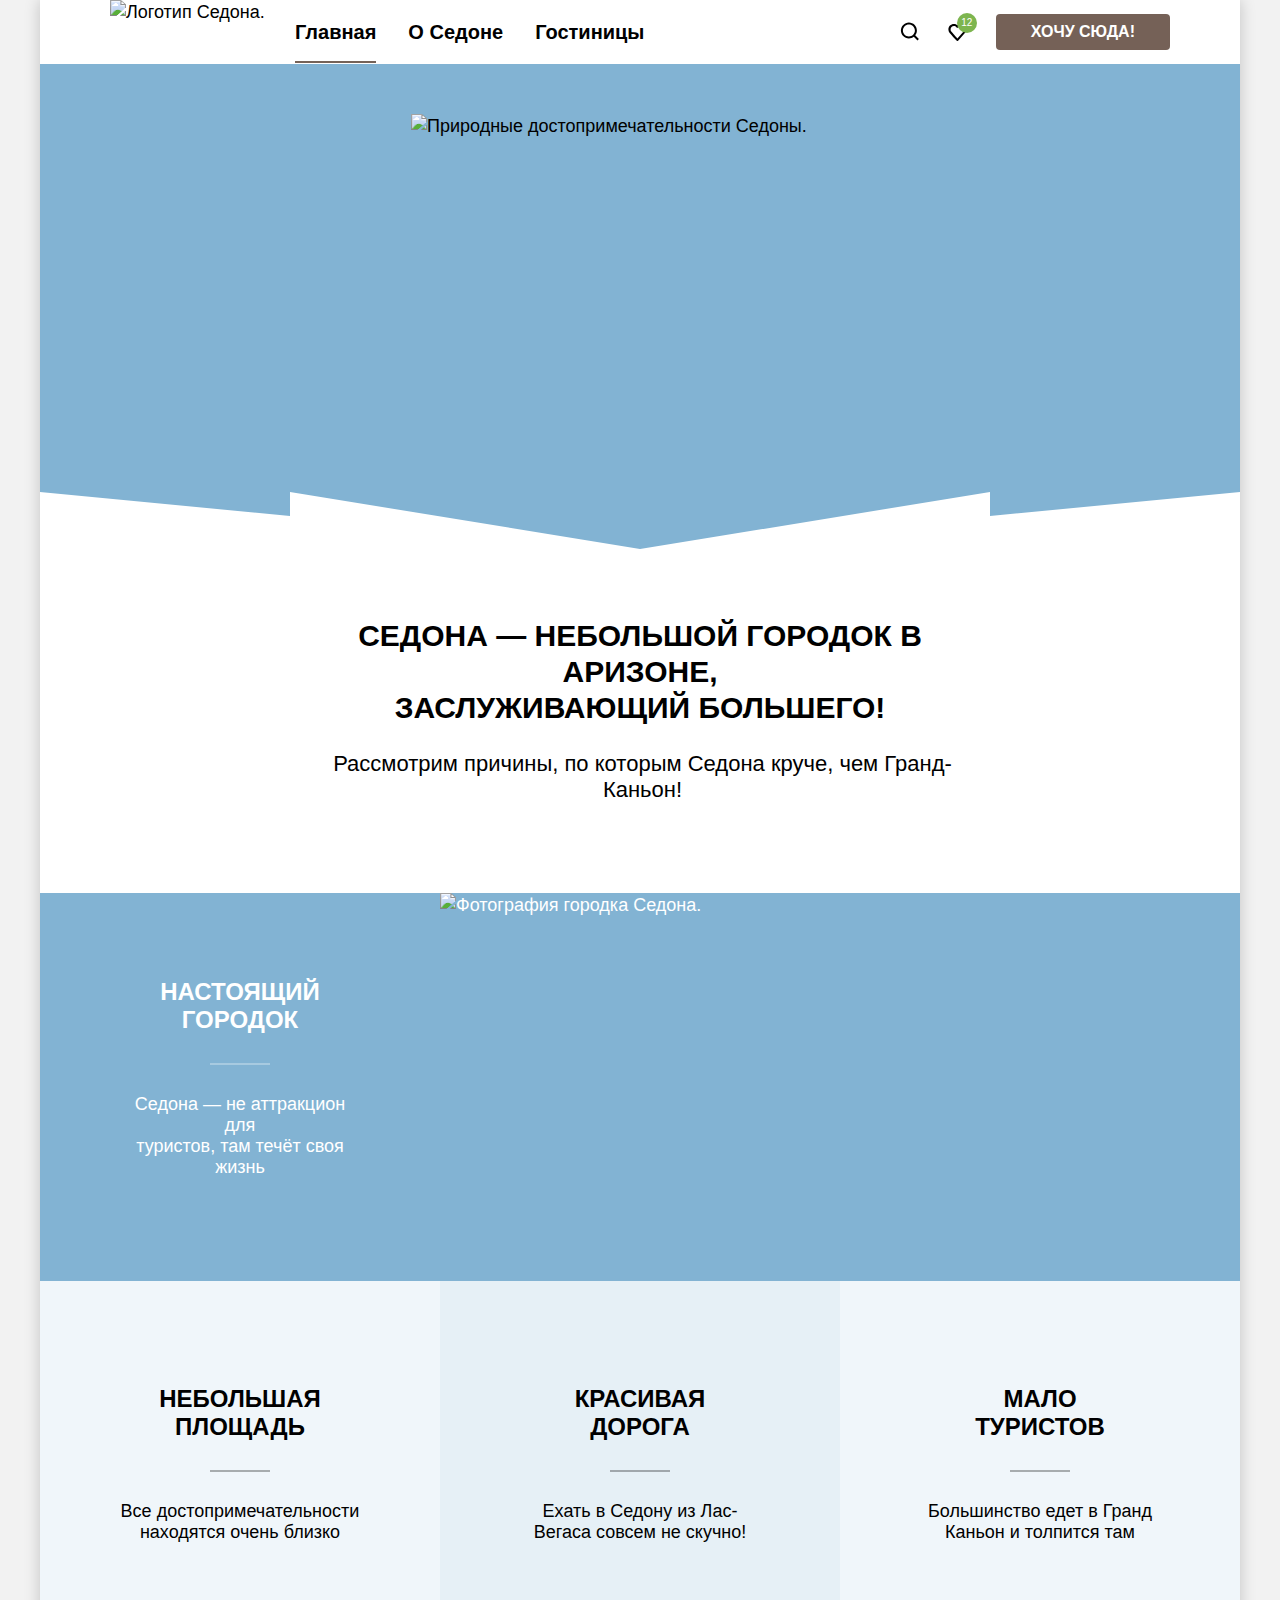
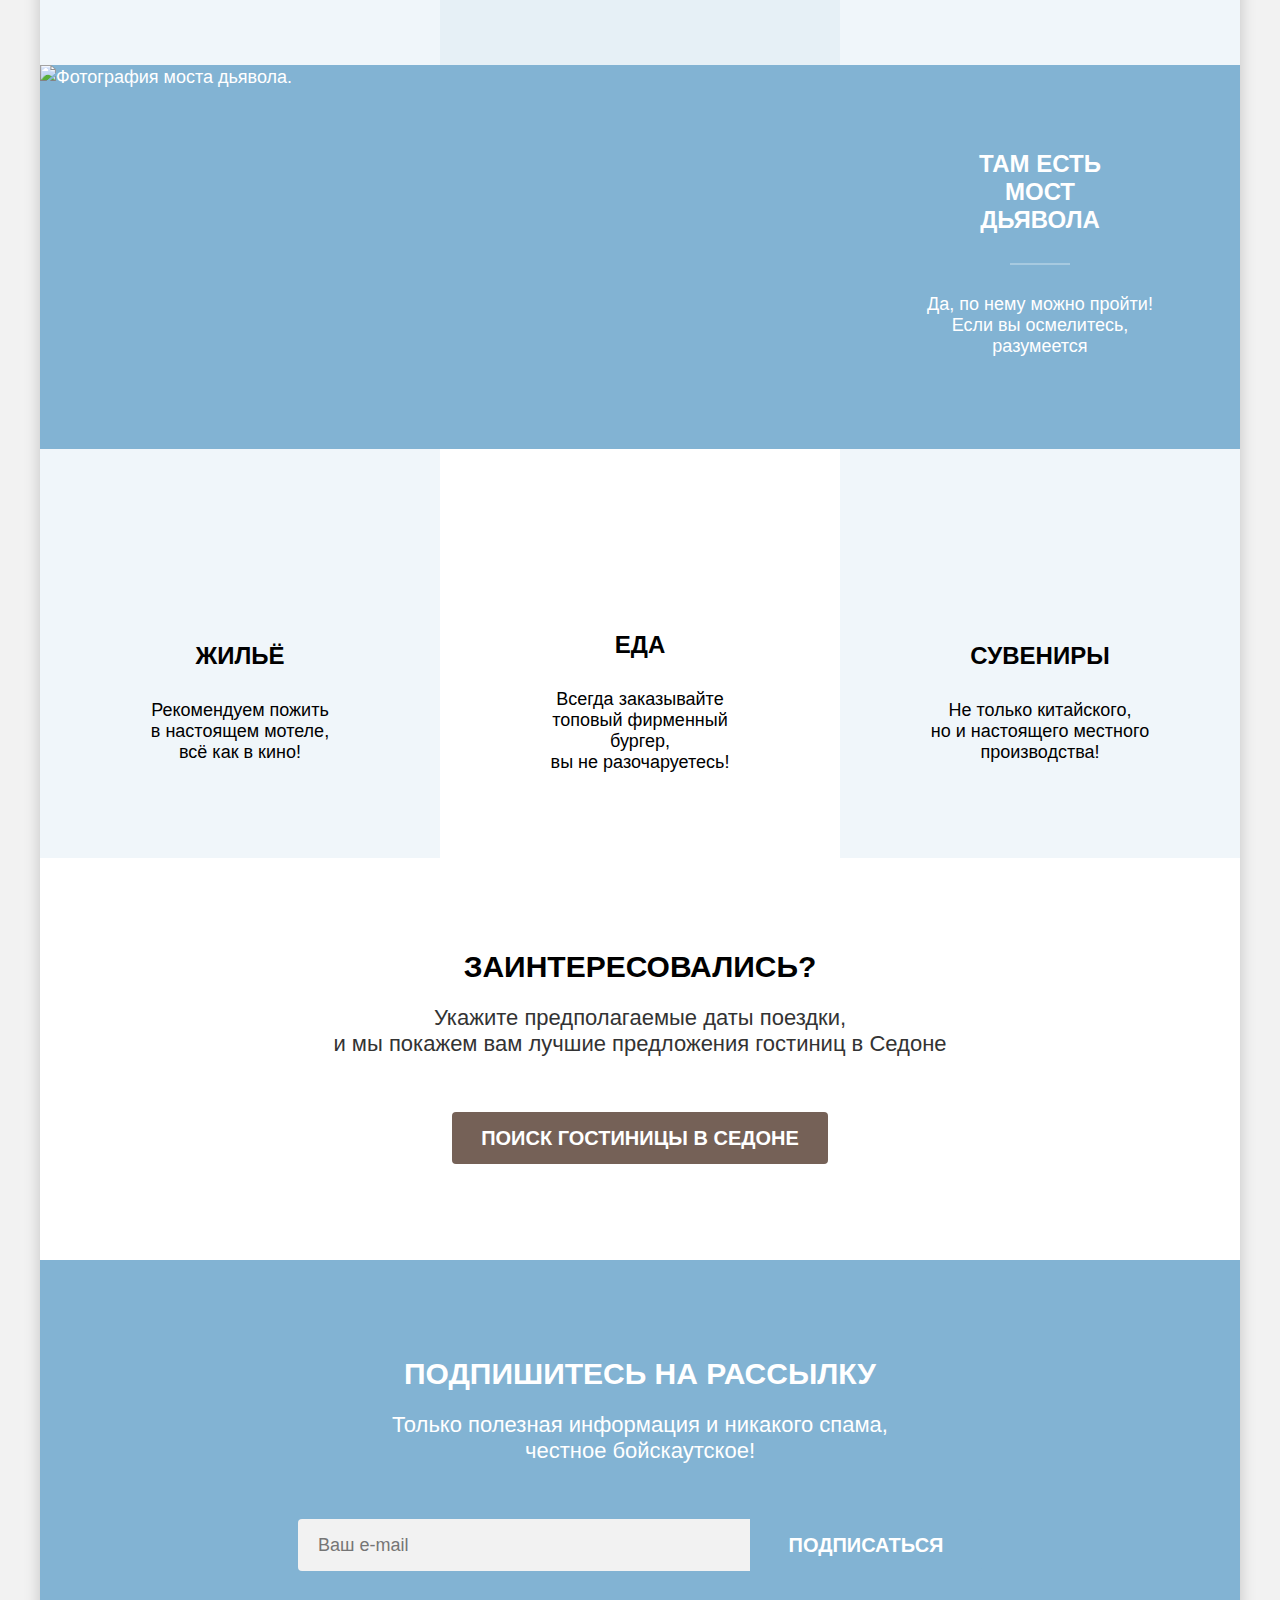
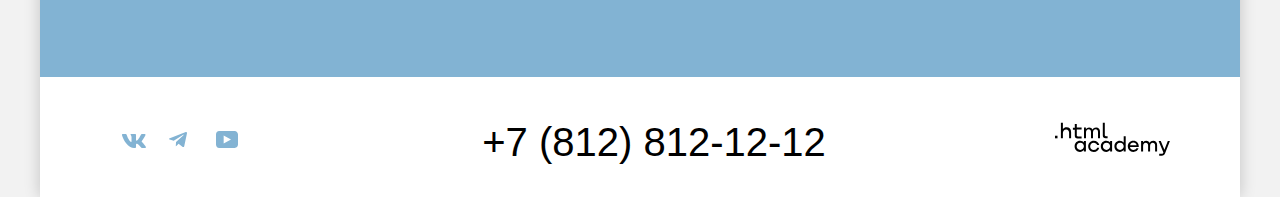
==== commit 75213501: "Merge pull request #12 from vhs-cake/master" ====
--- a/index.html
+++ b/index.html
@@ -5,7 +5,7 @@
     <meta charset="utf-8">
     <title>HTML Academy: Седона</title>
     <link rel="stylesheet" href="styles/styles.css">
-    <link rel="icon" type="image/png" sizes="32x32" href="images/common/favicon.png">
+    <link rel="icon" type="image/ico" sizes="32x32" href="images/common/favicon.ico">
   </head>
 
   <body>
@@ -69,75 +69,75 @@
         </div>
 
         <section class="advantages">
-          <h2 class="visually-hidden">Преимущества.</h3>
-
-            <div class="hero-bottom">
-              <h2>Седона — небольшой городок в Аризоне,<span class="display-block">заслуживающий большего!</span></h2>
-              <p>Рассмотрим причины, по которым Седона круче, чем Гранд-Каньон!</p>
-            </div>
-
-            <ul class="advantages-list">
-              <li class="advantages-item true-town blue">
-                <div class="centered-content">
-                  <h3 class="advantages-title">Настоящий городок</h3>
-                  <p class="advantages-description">Седона — не аттракцион для<span class="display-block">туристов, там
-                      течёт своя</span>жизнь</p>
-                </div>
-                <img class="big-photo" src="images/main/advantages/photo-1.jpg" alt="Фотография городка Седона."
-                  width="800" height="384">
-              </li>
-              <li class="advantages-item diablo-bridge blue">
-                <img class="big-photo" src="images/main/advantages/photo-2.jpg" alt="Фотография моста дьявола."
-                  width="800" height="384">
-                <div class="centered-content">
-                  <h3 class="advantages-title">Там есть<span class="display-block">мост дьявола</span></h3>
-                  <p class="advantages-description">Да, по нему можно пройти! Если вы осмелитесь, разумеется</p>
-                </div>
-              </li>
-              <li class="advantages-item trans-blue">
-                <div>
-                  <h3 class="advantages-title">Небольшая площадь</h3>
-                  <p class="advantages-description">Все достопримечательности находятся очень близко</p>
-                </div>
-              </li>
-              <li class="advantages-item gray-blue">
-                <div>
-                  <h3 class="advantages-title">Красивая дорога</h3>
-                  <p class="advantages-description">Ехать в Седону из Лас-Вегаса совсем не скучно!</p>
-                </div>
-              </li>
-              <li class="advantages-item trans-blue">
-                <div>
-                  <h3 class="advantages-title">Мало туристов</h3>
-                  <p class="advantages-description">Большинство едет в Гранд Каньон и толпится там</p>
-                </div>
-              </li>
-            </ul>
-
-            <ul class="advantages-list">
-              <li class="advantages-item light-blue">
-                <div class="icon icon-hotels">
-                  <h3 class="icon-title">Жильё</h3>
-                  <p class="advantages-description">Рекомендуем пожить<span class="display-block">в настоящем
-                      мотеле,</span>всё как в кино!
-                  </p>
-                </div>
-              </li>
-              <li class="advantages-item">
-                <div class="icon icon-food">
-                  <h3 class="icon-title">Еда</h3>
-                  <p class="advantages-description">Всегда заказывайте<span class="display-block">топовый фирменный
-                      бургер,</span>вы не разочаруетесь!</p>
-                </div>
-              </li>
-              <li class="advantages-item light-blue">
-                <div class="icon icon-souvenirs">
-                  <h3 class="icon-title">Сувениры</h3>
-                  <p class="advantages-description">Не только китайского,<span class="display-block">но и
-                      настоящего местного</span>производства!</p>
-                </div>
-              </li>
-            </ul>
+          <h2 class="visually-hidden">Преимущества.</h2>
+
+          <div class="hero-bottom">
+            <h2>Седона — небольшой городок в Аризоне,<span class="display-block">заслуживающий большего!</span></h2>
+            <p>Рассмотрим причины, по которым Седона круче, чем Гранд-Каньон!</p>
+          </div>
+
+          <ul class="advantages-list">
+            <li class="advantages-item true-town blue">
+              <div class="centered-content">
+                <h3 class="advantages-title">Настоящий городок</h3>
+                <p class="advantages-description">Седона — не аттракцион для<span class="display-block">туристов, там
+                    течёт своя</span>жизнь</p>
+              </div>
+              <img class="big-photo" src="images/main/advantages/photo-1.jpg" alt="Фотография городка Седона."
+                width="800" height="384">
+            </li>
+            <li class="advantages-item diablo-bridge blue">
+              <img class="big-photo" src="images/main/advantages/photo-2.jpg" alt="Фотография моста дьявола."
+                width="800" height="384">
+              <div class="centered-content">
+                <h3 class="advantages-title">Там есть<span class="display-block">мост дьявола</span></h3>
+                <p class="advantages-description">Да, по нему можно пройти! Если вы осмелитесь, разумеется</p>
+              </div>
+            </li>
+            <li class="advantages-item trans-blue">
+              <div>
+                <h3 class="advantages-title">Небольшая площадь</h3>
+                <p class="advantages-description">Все достопримечательности находятся очень близко</p>
+              </div>
+            </li>
+            <li class="advantages-item gray-blue">
+              <div>
+                <h3 class="advantages-title">Красивая дорога</h3>
+                <p class="advantages-description">Ехать в Седону из Лас-Вегаса совсем не скучно!</p>
+              </div>
+            </li>
+            <li class="advantages-item trans-blue">
+              <div>
+                <h3 class="advantages-title">Мало туристов</h3>
+                <p class="advantages-description">Большинство едет в Гранд Каньон и толпится там</p>
+              </div>
+            </li>
+          </ul>
+
+          <ul class="advantages-list">
+            <li class="advantages-item light-blue">
+              <div class="icon icon-hotels">
+                <h3 class="icon-title">Жильё</h3>
+                <p class="advantages-description">Рекомендуем пожить<span class="display-block">в настоящем
+                    мотеле,</span>всё как в кино!
+                </p>
+              </div>
+            </li>
+            <li class="advantages-item">
+              <div class="icon icon-food">
+                <h3 class="icon-title">Еда</h3>
+                <p class="advantages-description">Всегда заказывайте<span class="display-block">топовый фирменный
+                    бургер,</span>вы не разочаруетесь!</p>
+              </div>
+            </li>
+            <li class="advantages-item light-blue">
+              <div class="icon icon-souvenirs">
+                <h3 class="icon-title">Сувениры</h3>
+                <p class="advantages-description">Не только китайского,<span class="display-block">но и
+                    настоящего местного</span>производства!</p>
+              </div>
+            </li>
+          </ul>
 
         </section>
 
@@ -164,45 +164,47 @@
       <footer>
         <div class="footer-container">
           <section class="footer-social">
-            <h2 class="visually-hidden">Социальные сети.</h3>
-              <ul class="footer-social-list">
-                <li class="footer-social-item">
-                  <a class="footer-link" href="https://vk.com/htmlacademy">
-                    <span class="visually-hidden">VK.
-                    </span>
-                    <svg class="footer-icon" width="24" height="14" viewBox="0 0 24 14" fill="none"
-                      xmlns="http://www.w3.org/2000/svg">
-                      <path fill-rule="evenodd" clip-rule="evenodd"
-                        d="M23.45 0.948C23.616 0.402 23.45 0 22.655 0H20.03C19.362 0 19.054 0.347 18.887 0.73C18.887 0.73 17.552 3.926 15.661 6.002C15.049 6.604 14.771 6.795 14.437 6.795C14.27 6.795 14.019 6.604 14.019 6.057V0.948C14.019 0.292 13.835 0 13.279 0H9.151C8.734 0 8.483 0.304 8.483 0.593C8.483 1.214 9.429 1.358 9.526 3.106V6.904C9.526 7.737 9.373 7.888 9.039 7.888C8.149 7.888 5.984 4.677 4.699 1.003C4.45 0.288 4.198 0 3.527 0H0.9C0.15 0 0 0.347 0 0.73C0 1.412 0.89 4.8 4.145 9.281C6.315 12.341 9.37 14 12.153 14C13.822 14 14.028 13.632 14.028 12.997V10.684C14.028 9.947 14.186 9.8 14.715 9.8C15.105 9.8 15.772 9.992 17.33 11.467C19.11 13.216 19.403 14 20.405 14H23.03C23.78 14 24.156 13.632 23.94 12.904C23.702 12.18 22.852 11.129 21.725 9.882C21.113 9.172 20.195 8.407 19.916 8.024C19.527 7.533 19.638 7.314 19.916 6.877C19.916 6.877 23.116 2.451 23.449 0.948H23.45Z" />
-                    </svg>
-                  </a>
-                </li>
-                <li class="footer-social-item">
-                  <a class="footer-link" href="https://t.me/htmlacademy">
-                    <span class="visually-hidden">Telegram.
-                    </span>
-                    <svg class="footer-icon" width="18" height="16" viewBox="0 0 18 16" fill="none"
-                      xmlns="http://www.w3.org/2000/svg">
-                      <path
-                        d="M16.785 0.0992597L0.840489 6.24776C-0.247661 6.68481 -0.241365 7.29184 0.640845 7.56253L4.73445 8.83953L14.2058 2.8637C14.6537 2.59121 15.0629 2.7378 14.7265 3.03636L7.05283 9.96185H7.05103L7.05283 9.96275L6.77045 14.1823C7.18413 14.1823 7.36669 13.9925 7.59871 13.7686L9.58705 11.8351L13.7229 14.89C14.4855 15.31 15.0332 15.0941 15.2229 14.1841L17.9379 1.38885C18.2158 0.274623 17.5126 -0.229883 16.785 0.0992597Z" />
-                    </svg>
-                  </a>
-                </li>
-                <li class="footer-social-item">
-                  <a class="footer-link" href="https://www.youtube.com/user/htmlacademyru">
-                    <span class="visually-hidden">YouTube.
-                    </span>
-                    <svg class="footer-icon" width="22" height="17" viewBox="0 0 22 17" fill="none"
-                      xmlns="http://www.w3.org/2000/svg">
-                      <path
-                        d="M18.607 0H3.17413C1.31343 0 0 1.59375 0 3.4V13.4937C0 15.4062 1.31343 17 3.17413 17H18.8259C20.4677 17 22 15.4062 22 13.6V3.4C21.7811 1.59375 20.4677 0 18.607 0ZM7.66169 12.5375V4.4625L14.995 8.5L7.66169 12.5375Z" />
-                    </svg>
-                  </a>
-                </li>
-              </ul>
+            <h2 class="visually-hidden">Социальные сети.</h2>
+            <ul class="footer-social-list">
+              <li class="footer-social-item">
+                <a class="footer-link" href="https://vk.com/htmlacademy">
+                  <span class="visually-hidden">VK.
+                  </span>
+                  <svg class="footer-icon" width="24" height="14" viewBox="0 0 24 14" fill="none"
+                    xmlns="http://www.w3.org/2000/svg">
+                    <path fill-rule="evenodd" clip-rule="evenodd"
+                      d="M23.45 0.948C23.616 0.402 23.45 0 22.655 0H20.03C19.362 0 19.054 0.347 18.887 0.73C18.887 0.73 17.552 3.926 15.661 6.002C15.049 6.604 14.771 6.795 14.437 6.795C14.27 6.795 14.019 6.604 14.019 6.057V0.948C14.019 0.292 13.835 0 13.279 0H9.151C8.734 0 8.483 0.304 8.483 0.593C8.483 1.214 9.429 1.358 9.526 3.106V6.904C9.526 7.737 9.373 7.888 9.039 7.888C8.149 7.888 5.984 4.677 4.699 1.003C4.45 0.288 4.198 0 3.527 0H0.9C0.15 0 0 0.347 0 0.73C0 1.412 0.89 4.8 4.145 9.281C6.315 12.341 9.37 14 12.153 14C13.822 14 14.028 13.632 14.028 12.997V10.684C14.028 9.947 14.186 9.8 14.715 9.8C15.105 9.8 15.772 9.992 17.33 11.467C19.11 13.216 19.403 14 20.405 14H23.03C23.78 14 24.156 13.632 23.94 12.904C23.702 12.18 22.852 11.129 21.725 9.882C21.113 9.172 20.195 8.407 19.916 8.024C19.527 7.533 19.638 7.314 19.916 6.877C19.916 6.877 23.116 2.451 23.449 0.948H23.45Z" />
+                  </svg>
+                </a>
+              </li>
+              <li class="footer-social-item">
+                <a class="footer-link" href="https://t.me/htmlacademy">
+                  <span class="visually-hidden">Telegram.
+                  </span>
+                  <svg class="footer-icon" width="18" height="16" viewBox="0 0 18 16" fill="none"
+                    xmlns="http://www.w3.org/2000/svg">
+                    <path
+                      d="M16.785 0.0992597L0.840489 6.24776C-0.247661 6.68481 -0.241365 7.29184 0.640845 7.56253L4.73445 8.83953L14.2058 2.8637C14.6537 2.59121 15.0629 2.7378 14.7265 3.03636L7.05283 9.96185H7.05103L7.05283 9.96275L6.77045 14.1823C7.18413 14.1823 7.36669 13.9925 7.59871 13.7686L9.58705 11.8351L13.7229 14.89C14.4855 15.31 15.0332 15.0941 15.2229 14.1841L17.9379 1.38885C18.2158 0.274623 17.5126 -0.229883 16.785 0.0992597Z" />
+                  </svg>
+                </a>
+              </li>
+              <li class="footer-social-item">
+                <a class="footer-link" href="https://www.youtube.com/user/htmlacademyru">
+                  <span class="visually-hidden">YouTube.
+                  </span>
+                  <svg class="footer-icon" width="22" height="17" viewBox="0 0 22 17" fill="none"
+                    xmlns="http://www.w3.org/2000/svg">
+                    <path
+                      d="M18.607 0H3.17413C1.31343 0 0 1.59375 0 3.4V13.4937C0 15.4062 1.31343 17 3.17413 17H18.8259C20.4677 17 22 15.4062 22 13.6V3.4C21.7811 1.59375 20.4677 0 18.607 0ZM7.66169 12.5375V4.4625L14.995 8.5L7.66169 12.5375Z" />
+                  </svg>
+                </a>
+              </li>
+            </ul>
           </section>
           <a class="footer-social-address-phone" href="tel:+78128121212">+7 (812) 812-12-12</a>
           <a href="https://htmlacademy.ru/">
+            <span class="visually-hidden">Сайт разработчика.
+            </span>
             <svg class="footer-logo" width="115" height="34" viewBox="0 0 115 34" xmlns="http://www.w3.org/2000/svg">
               <path d="M0 13.7232V16.3232H2.5V13.7232H0Z" />
               <path
@@ -257,11 +259,11 @@
                   <div class="travel-quantity">
                     <p>Взрослые:</p>
                     <div class="quantity-buttons">
-                      <button class="minus-button">
+                      <button class="minus-button" type="button">
                         <span class="visually-hidden">-</span>
                       </button>
                       <input type="text" name="adults" id="adults" value="2" required>
-                      <button class="plus-button">
+                      <button class="plus-button" type="button">
                         <span class="visually-hidden">+</span></button>
                     </div>
                   </div>
@@ -282,17 +284,17 @@
                       </button>
                     </div>
                     <div class="quantity-buttons">
-                      <button class="minus-button">
+                      <button class="minus-button" type="button">
                         <span class="visually-hidden">-</span>
                       </button>
                       <input type="text" name="children" id="children" value="2" required>
-                      <button class="plus-button">
+                      <button class="plus-button" type="button">
                         <span class="visually-hidden">+</span></button>
                     </div>
                   </div>
                 </div>
               </div>
-              <button class="modal-button button-blue-big">Найти</button>
+              <button class="modal-button button-blue-big" type="submit">Найти</button>
             </form>
           </section>
         </div>
--- a/styles/styles.css
+++ b/styles/styles.css
@@ -1,5 +1,5 @@
 @font-face {
-  font-family: "PT Sans", sans-serif;
+  font-family: "PT Sans";
   font-weight: 400;
   font-style: normal;
 
@@ -8,16 +8,12 @@
 }
 
 @font-face {
-  font-family: "PT Sans", sans-serif;
+  font-family: "PT Sans";
   font-weight: 700;
   font-style: normal;
 
   src: url("../fonts/ptsans-700.woff2") format("woff2");
   font-display: swap;
-}
-
-* {
-  box-sizing: border-box;
 }
 
 html {
@@ -73,13 +69,14 @@
 
 .button-brown-small {
   font-family: "PT Sans", sans-serif;
+  font-style: normal;
   font-size: 16px;
   font-weight: 700;
   line-height: 20px;
 
   display: flex;
 
-  padding: 8px 50px;
+  padding: 8px;
 
   cursor: pointer;
   text-decoration: none;
@@ -110,13 +107,14 @@
 
 .button-brown-big {
   font-family: "PT Sans", sans-serif;
+  font-style: normal;
   font-size: 20px;
   font-weight: 700;
   line-height: 36px;
 
-  display: flex;
-
-  padding: 8px 50px;
+  display: inline-block;
+
+  padding: 8px;
 
   cursor: pointer;
   text-decoration: none;
@@ -126,9 +124,6 @@
   border: none;
   border-radius: 4px;
   background-color: #756157;
-
-  justify-content: center;
-  align-items: center;
 }
 
 .button-brown-big:hover,
@@ -148,13 +143,14 @@
 
 .button-blue-small {
   font-family: "PT Sans", sans-serif;
+  font-style: normal;
   font-size: 16px;
   font-weight: 700;
   line-height: 20px;
 
   display: flex;
 
-  padding: 8px 50px;
+  padding: 8px;
 
   cursor: pointer;
   text-decoration: none;
@@ -186,13 +182,14 @@
 
 .button-blue-big {
   font-family: "PT Sans", sans-serif;
+  font-style: normal;
   font-size: 20px;
   font-weight: 700;
   line-height: 36px;
 
   display: flex;
 
-  padding: 8px 50px;
+  padding: 8px;
 
   cursor: pointer;
   text-decoration: none;
@@ -231,7 +228,7 @@
 
   display: flex;
 
-  padding: 8px 50px;
+  padding: 8px;
 
   cursor: pointer;
   text-decoration: none;
@@ -265,8 +262,10 @@
 
 .button-green {
   font-family: "PT Sans", sans-serif;
+  font-style: normal;
+  font-weight: 700;
   font-size: 16px;
-  font-weight: 700;
+  line-height: 20px;
 
   display: flex;
 
@@ -352,7 +351,10 @@
 }
 
 .navigation-link {
+  font-family: "PT Sans", sans-serif;
+  font-style: normal;
   font-size: 20px;
+  line-height: 24px;
   font-weight: 700;
 
   position: relative;
@@ -381,6 +383,10 @@
 }
 
 .likes-quantity {
+  font-family: "PT Sans", sans-serif;
+  font-style: normal;
+  font-weight: 400;
+  line-height: 10px;
   font-size: 10px;
 
   position: absolute;
@@ -401,6 +407,9 @@
 }
 
 .i-want {
+  font-family: "PT Sans", sans-serif;
+  font-style: normal;
+  font-weight: 700;
   font-size: 16px;
   line-height: 20px;
 
@@ -459,6 +468,8 @@
 }
 
 .hero-bottom h2 {
+  font-family: "PT Sans", sans-serif;
+  font-style: normal;
   font-weight: 700;
   font-size: 30px;
   line-height: 36px;
@@ -470,6 +481,9 @@
 }
 
 .hero-bottom p {
+  font-family: "PT Sans", sans-serif;
+  font-style: normal;
+  font-weight: 400;
   font-size: 22px;
   line-height: 26px;
 
@@ -489,6 +503,8 @@
 }
 
 .advantages-item {
+  box-sizing: border-box;
+
   display: flex;
 
   width: 400px;
@@ -507,6 +523,9 @@
 }
 
 .advantages-title {
+  font-family: "PT Sans", sans-serif;
+  font-style: normal;
+  font-weight: 700;
   font-size: 24px;
   line-height: 28px;
 
@@ -607,6 +626,9 @@
 }
 
 .icon-title {
+  font-family: "PT Sans", sans-serif;
+  font-style: normal;
+  font-weight: 700;
   font-size: 24px;
   line-height: 28px;
 
@@ -639,25 +661,25 @@
 }
 
 .icon-hotels::after {
-  background-image: url(../images/main/advantages/Advantage-icon.svg);
+  background-image: url("../images/main/advantages/Advantage-icon.svg");
 }
 
 .icon-food::after {
-  background-image: url(../images/main/advantages/Advantage-icon-2.svg);
+  background-image: url("../images/main/advantages/Advantage-icon-2.svg");
 }
 
 .icon-souvenirs::after {
-  background-image: url(../images/main/advantages/Advantage-icon-3.svg);
+  background-image: url("../images/main/advantages/Advantage-icon-3.svg");
 }
 
 .interested {
-  padding: 96px 304px;
+  padding: 96px 0;
 
   text-align: center;
 }
 
 .interested .button-brown-big {
-  margin: 0 108px;
+  min-width: 360px;
 }
 
 .interested-title {
@@ -685,6 +707,8 @@
 }
 
 .subscribe {
+  box-sizing: border-box;
+
   min-height: 417px;
   padding: 96px 0;
 
@@ -701,6 +725,9 @@
 }
 
 .subscribe-title {
+  font-family: "PT Sans", sans-serif;
+  font-style: normal;
+  font-weight: 700;
   font-size: 30px;
   line-height: 36px;
 
@@ -710,6 +737,9 @@
 }
 
 .subscribe-description {
+  font-family: "PT Sans", sans-serif;
+  font-style: normal;
+  font-weight: 400;
   font-size: 22px;
   line-height: 26px;
 
@@ -722,8 +752,13 @@
 }
 
 .subscribe-input {
-  font-family: "PT Sans", sans-serif;
+  box-sizing: border-box;
+
+  font-family: "PT Sans", sans-serif;
+  font-style: normal;
+  font-weight: 400;
   font-size: 18px;
+  line-height: 24px;
 
   width: 452px;
   padding: 14px 0 14px 20px;
@@ -742,6 +777,8 @@
 }
 
 .footer-container {
+  box-sizing: border-box;
+
   display: flex;
 
   min-height: 120px;
@@ -783,6 +820,9 @@
 }
 
 .footer-social-address-phone {
+  font-family: "PT Sans", sans-serif;
+  font-style: normal;
+  font-weight: 400;
   font-size: 40px;
   line-height: 40px;
 
@@ -815,8 +855,10 @@
 }
 
 .filter-content {
+  box-sizing: border-box;
+
   min-height: 412px;
-  padding: 35px 70px 50px;
+  padding: 37px 70px 50px;
 
   color: #fff;
   background-color: #756157;
@@ -831,6 +873,7 @@
 }
 
 .filter-title {
+  font-family: "PT Sans", sans-serif;
   font-size: 60px;
   font-weight: 700;
   font-style: normal;
@@ -855,6 +898,9 @@
 }
 
 .breadcrumbs {
+  font-family: "PT Sans", sans-serif;
+  font-style: normal;
+  font-weight: 400;
   font-size: 16px;
   line-height: 21px;
 
@@ -909,6 +955,9 @@
 }
 
 .catalog-filter-title {
+  font-family: "PT Sans", sans-serif;
+  font-style: normal;
+  line-height: 24px;
   font-size: 20px;
   font-weight: 700;
 
@@ -1081,6 +1130,9 @@
 }
 
 .price {
+  font-family: "PT Sans", sans-serif;
+  font-style: normal;
+  line-height: 24px;
   font-size: 20px;
   font-weight: 700;
 
@@ -1105,6 +1157,8 @@
 }
 
 .range-input-from {
+  box-sizing: border-box;
+
   font: inherit;
 
   width: 143px;
@@ -1117,6 +1171,8 @@
 }
 
 .range-input-to {
+  box-sizing: border-box;
+
   font: inherit;
 
   width: 143px;
@@ -1174,32 +1230,47 @@
 }
 
 .catalog-result {
+  font-family: "PT Sans", sans-serif;
+  font-style: normal;
+  line-height: 36px;
   font-size: 30px;
   font-weight: 700;
 
+  display: flex;
+
+  min-height: 49px;
+
+  text-transform: uppercase;
+
+  align-items: center;
+}
+
+.catalog-result p {
+  font-family: "PT Sans", sans-serif;
+  font-style: normal;
+  font-weight: 700;
+  font-size: 30px;
+  line-height: 36px;
+
+  margin: 0 auto 0 0;
+}
+
+.select-wrapper {
   position: relative;
 
-  display: flex;
-
-  min-height: 49px;
-
-  text-transform: uppercase;
-
-  align-items: center;
-}
-
-.catalog-result p {
-  margin: 0 200px 0 0;
+  margin: 0 72px 0 0;
 }
 
 .select-control {
   -webkit-appearance: none;
   font-family: "PT Sans", sans-serif;
+  font-style: normal;
+  font-weight: 400;
   font-size: 18px;
   line-height: 21px;
 
   width: 292px;
-  margin: 0 70px 0 0;
+
   padding: 11px 0 11px 20px;
 
   color: #333;
@@ -1208,9 +1279,10 @@
   border-radius: 4px;
 }
 
-.catalog-result::after {
-  position: absolute;
-  right: 235px;
+.select-wrapper::after {
+  position: absolute;
+  right: 4px;
+  top: 13px;
 
   width: 40px;
   height: 20px;
@@ -1239,6 +1311,7 @@
 
 .view {
   display: flex;
+  flex-wrap: wrap;
 
   margin: 0;
   padding: 0;
@@ -1249,6 +1322,8 @@
 }
 
 .view a {
+  box-sizing: border-box;
+
   display: flex;
 
   width: 48px;
@@ -1301,16 +1376,19 @@
   display: flex;
   flex-direction: column;
 
-  padding: 20px;
+  padding: 20px 20px 16px;
 
   color: #333;
   border: 1px solid #e6e6e6;
   border-radius: 4px;
 
-  gap: 16px;
+  gap: 17px;
 }
 
 .product-card h3 {
+  font-family: "PT Sans", sans-serif;
+  font-style: normal;
+  font-weight: 700;
   font-size: 24px;
   line-height: 28px;
 
@@ -1360,9 +1438,15 @@
 }
 
 .rating-button {
+  font-family: "PT Sans", sans-serif;
+  font-style: normal;
+  font-weight: 400;
   font-size: 16px;
-
-  display: flex;
+  line-height: 20px;
+
+  display: flex;
+
+  height: 37px;
 
   text-decoration: none;
   text-transform: uppercase;
@@ -1397,6 +1481,9 @@
 }
 
 .pagination-item a {
+  font-family: "PT Sans", sans-serif;
+  font-style: normal;
+  line-height: 36px;
   font-size: 20px;
   font-weight: 700;
 
@@ -1446,25 +1533,18 @@
 }
 
 .subscribe-inner {
-  display: flex;
-  flex-direction: column;
+  box-sizing: border-box;
 
   min-height: 415px;
-  padding: 96px 258px 100px;
+  padding: 96px 0;
 
   text-align: center;
 }
 
-.subscribe-title-inner {
-  font-size: 30px;
-  line-height: 36px;
-
-  margin: 0 0 20px;
-
-  text-transform: uppercase;
-}
-
 .subscribe-description-inner {
+  font-family: "PT Sans", sans-serif;
+  font-style: normal;
+  font-weight: 400;
   font-size: 22px;
   line-height: 26px;
 
@@ -1488,6 +1568,8 @@
 }
 
 .modal {
+  box-sizing: border-box;
+
   position: relative;
 
   margin: auto;
@@ -1534,6 +1616,9 @@
 }
 
 .modal-title {
+  font-family: "PT Sans", sans-serif;
+  font-style: normal;
+  font-weight: 700;
   font-size: 30px;
   line-height: 36px;
 
@@ -1553,7 +1638,7 @@
 
   display: grid;
   align-items: center;
-  grid-template-columns: 137px 440px;
+  grid-template-columns: 142px 440px;
 
   margin: 0;
 }
@@ -1561,8 +1646,8 @@
 .travel-group-depart::after,
 .travel-group-return::after {
   position: absolute;
-  top: 14px;
-  right: 20px;
+  top: 15px;
+  right: 25px;
 
   width: 20px;
   height: 20px;
@@ -1576,8 +1661,11 @@
 
 .travel-group-depart label,
 .travel-group-return label {
+  font-family: "PT Sans", sans-serif;
+  font-style: normal;
+  font-weight: 700;
   font-size: 20px;
-  font-weight: 700;
+  line-height: 24px;
 
   text-transform: capitalize;
 }
@@ -1591,9 +1679,13 @@
 }
 
 .travel-form-field {
-  font-family: "PT Sans", sans-serif;
+  box-sizing: border-box;
+
+  font-family: "PT Sans", sans-serif;
+  font-style: normal;
+  font-weight: 700;
   font-size: 18px;
-  font-weight: 700;
+  line-height: 24px;
 
   width: 435px;
   height: 48px;
@@ -1622,12 +1714,15 @@
 }
 
 .info {
+  font-family: "PT Sans", sans-serif;
+  font-style: normal;
+  font-weight: 400;
   font-size: 16px;
   line-height: 21px;
 
   grid-column: 2 / 3;
 
-  padding-left: 20px;
+  padding-left: 15px;
 
   color: #333;
 }
@@ -1643,8 +1738,11 @@
 }
 
 .travel-quantity {
+  font-family: "PT Sans", sans-serif;
+  font-style: normal;
+  font-weight: 700;
   font-size: 20px;
-  font-weight: 700;
+  line-height: 24px;
 
   display: flex;
 
@@ -1673,16 +1771,20 @@
 .quantity-buttons {
   display: flex;
 
-  margin-top: 5px;
+  margin: 5px 5px 0 0;
 
   border-radius: 4px;
   background-color: #f2f2f2;
 }
 
 .quantity-buttons input {
-  font-family: "PT Sans", sans-serif;
+  box-sizing: border-box;
+
+  font-family: "PT Sans", sans-serif;
+  font-style: normal;
   font-weight: 700;
   font-size: 18px;
+  line-height: 20px;
 
   width: 31px;
   height: 48px;
@@ -1789,6 +1891,8 @@
 
 .tooltip-text {
   font-family: "PT Sans", sans-serif;
+  font-style: normal;
+  font-weight: 400;
   font-size: 16px;
   line-height: 20px;
   text-align: initial;
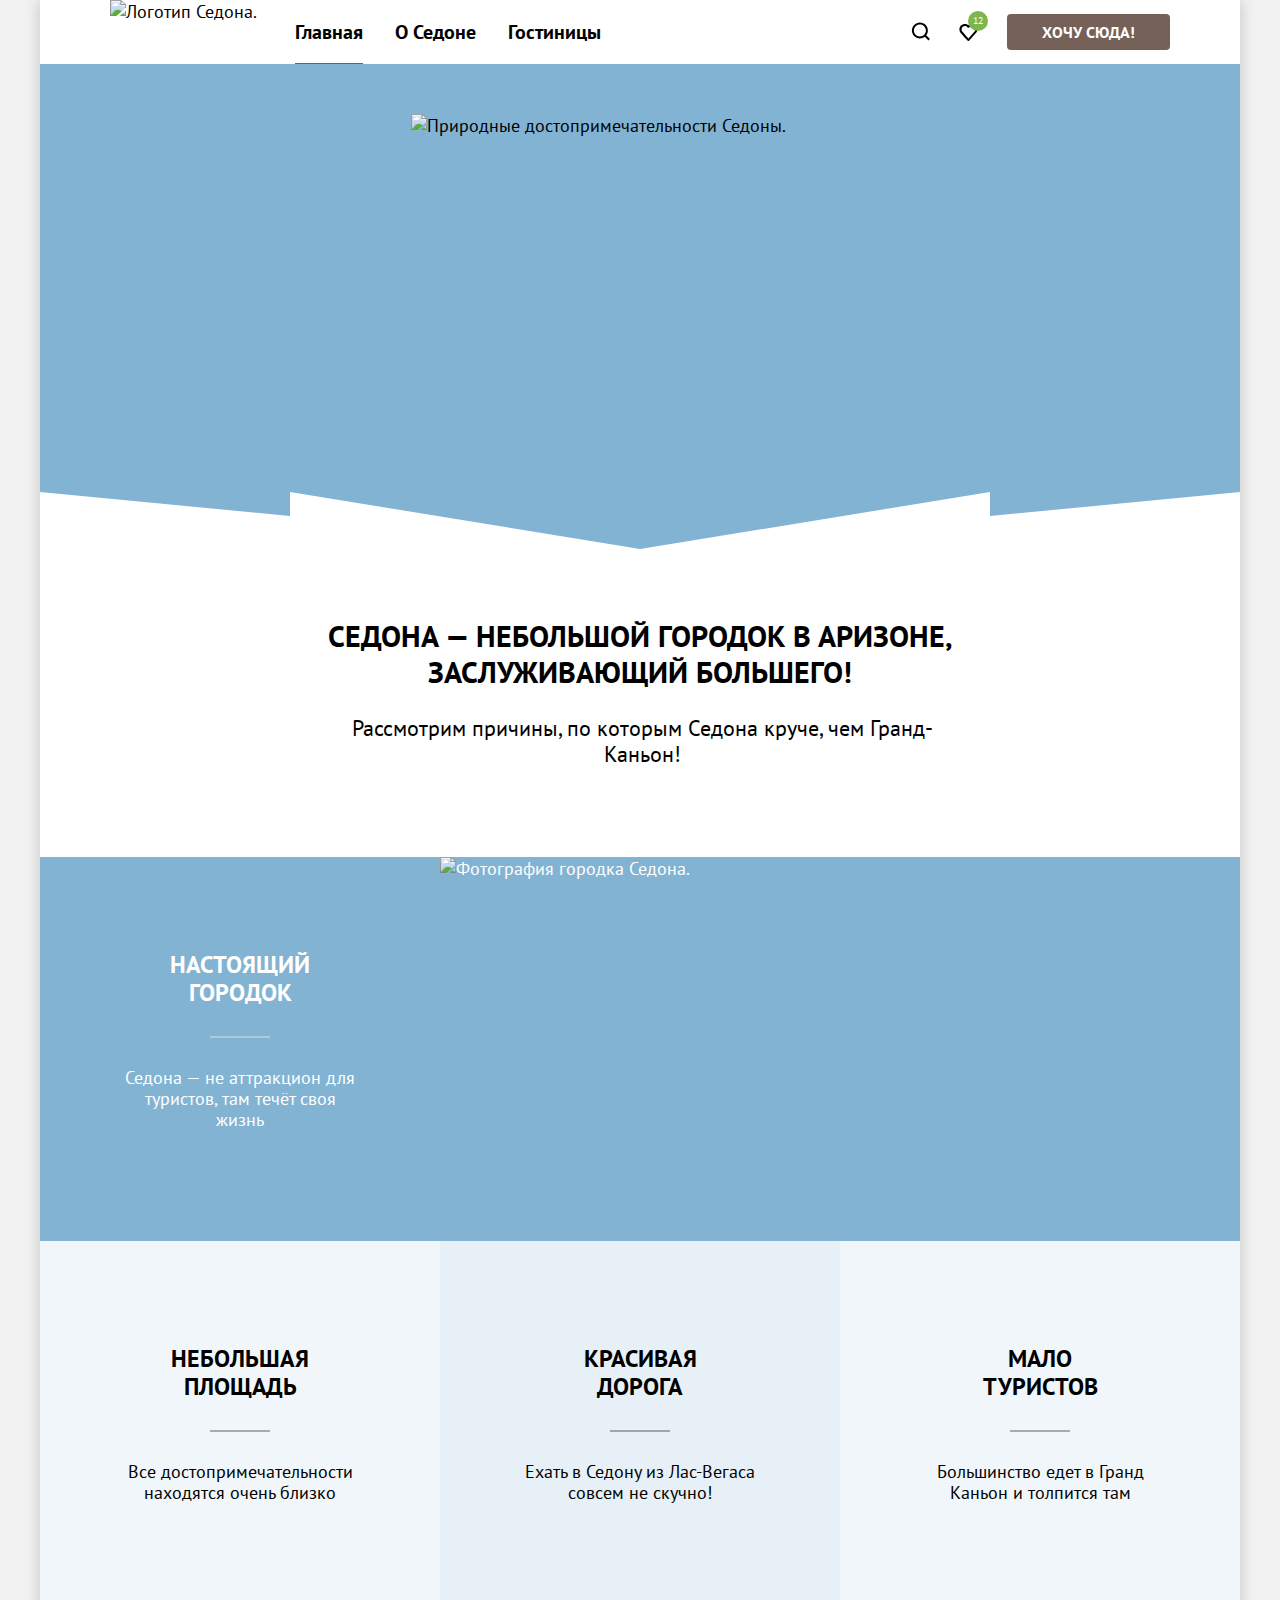
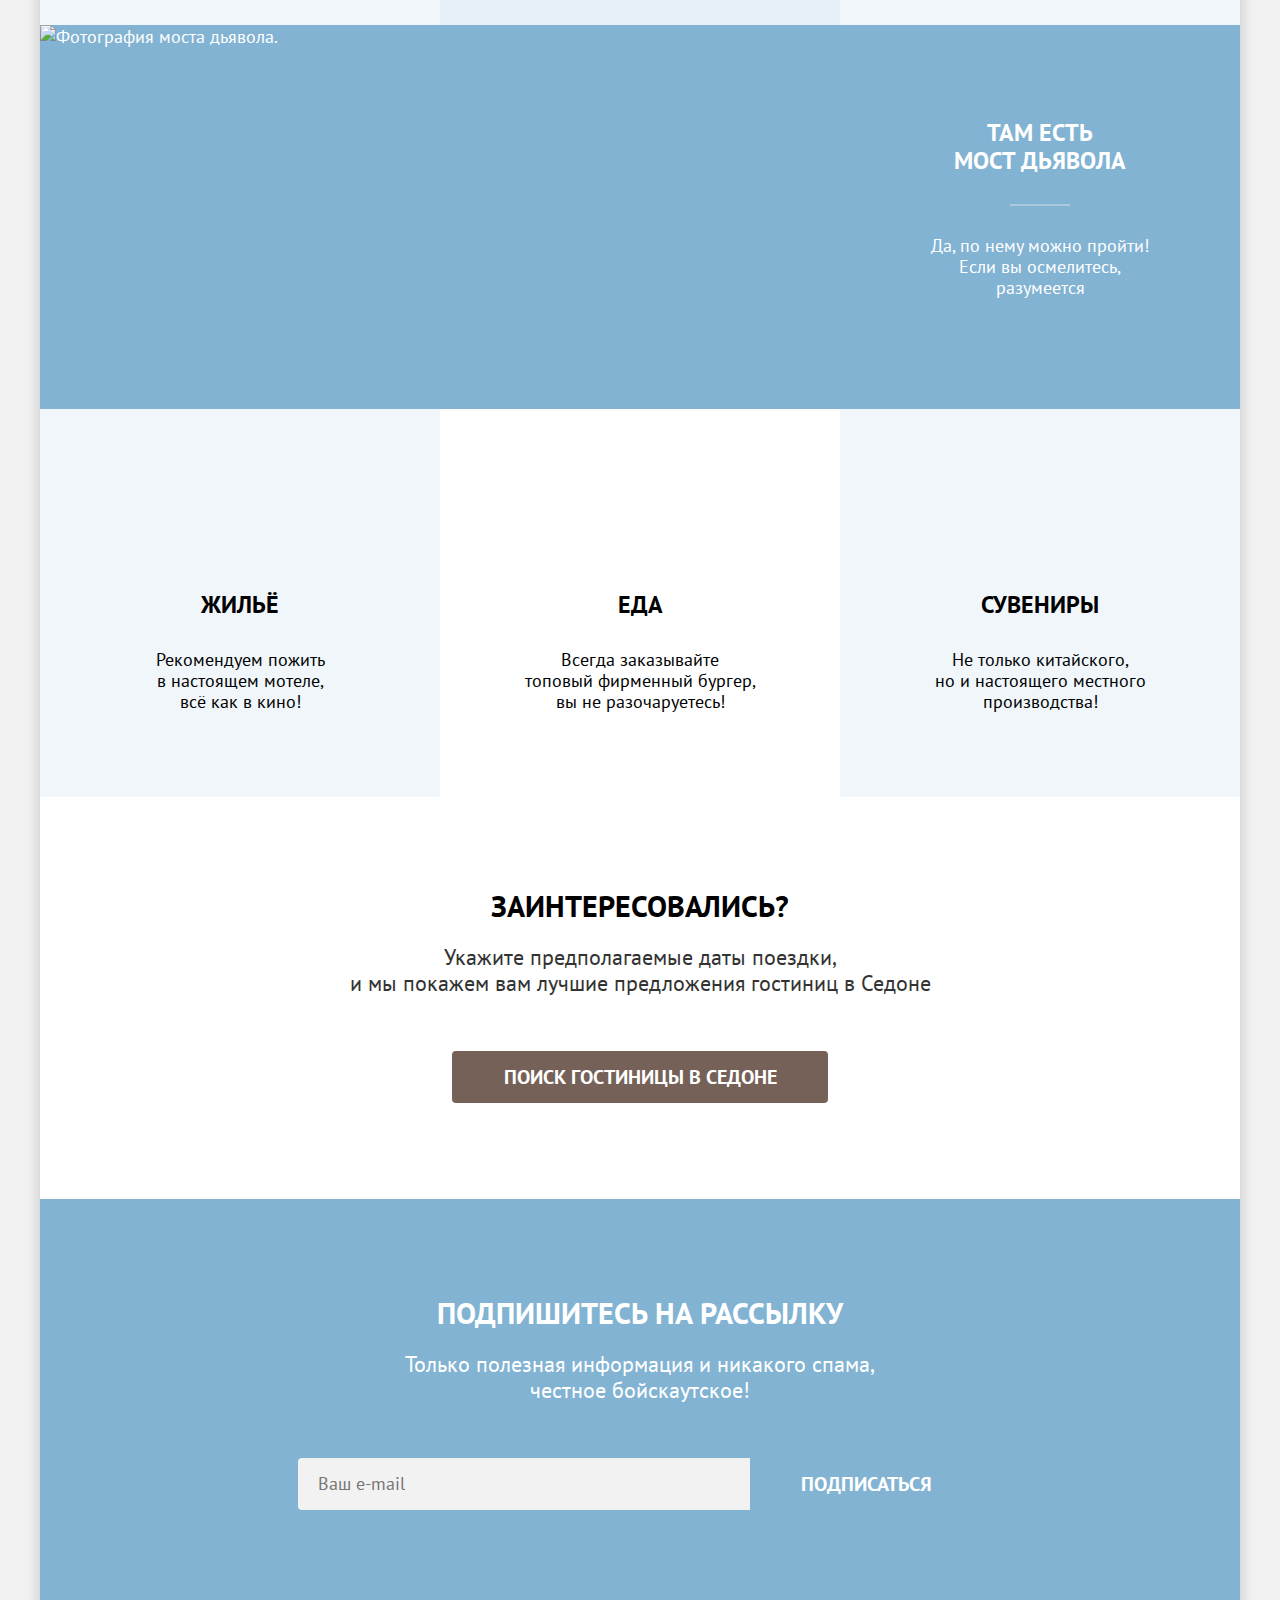
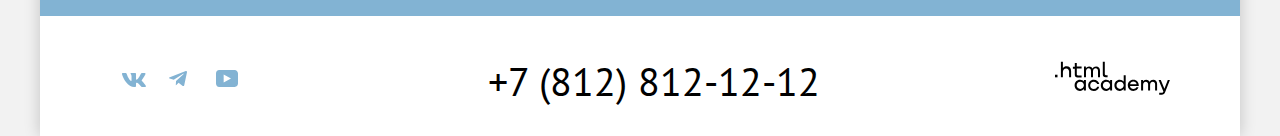
==== commit 2c796e7b: "Исправление фавиконки" ====
--- a/index.html
+++ b/index.html
@@ -5,7 +5,7 @@
     <meta charset="utf-8">
     <title>HTML Academy: Седона</title>
     <link rel="stylesheet" href="styles/styles.css">
-    <link rel="icon" type="image/ico" sizes="32x32" href="images/common/favicon.ico">
+    <link rel="icon" type="image/png" sizes="32x32" href="images/common/favicon.png">
   </head>
 
   <body>
@@ -63,9 +63,8 @@
 
         <div class="hero">
           <h1 class="visually-hidden">Добро пожаловать в прекрасную Седону.</h1>
-          <div class="hero-img">
-            <img class="welcome" src="images/main/welcome.svg" alt="Природные достопримечательности Седоны.">
-          </div>
+          <img class="welcome" src="images/main/welcome.svg" alt="Природные достопримечательности Седоны." width="458px"
+            height="352px">
         </div>
 
         <section class="advantages">
@@ -236,7 +235,7 @@
 
       <div class="modal-container modal-container-close">
         <div class="modal modal-auth">
-          <button class="modal-close-button">
+          <button class="modal-close-button" type="button">
             <span class="visually-hidden">Закрыть.</span>
           </button>
           <section class="modal-content">
--- a/styles/styles.css
+++ b/styles/styles.css
@@ -423,6 +423,9 @@
 .hero {
   position: relative;
 
+  display: flex;
+  flex-direction: column;
+
   min-height: 485px;
 
   background-color: #82b3d3;
@@ -448,17 +451,9 @@
   background-image: url("data:image/svg+xml,%3Csvg width='1200' height='57' fill='none' xmlns='http://www.w3.org/2000/svg'%3E%3Cg clip-path='url(%23a)'%3E%3Cpath d='M0 57V0l250 24V0l350 57L950 0v24l250-24v57H0Z' fill='%23fff'/%3E%3C/g%3E%3Cdefs%3E%3CclipPath id='a'%3E%3Cpath fill='%23fff' d='M0 0h1200v57H0z'/%3E%3C/clipPath%3E%3C/defs%3E%3C/svg%3E");
 }
 
-.hero-img {
-  width: 458px;
-  height: 352px;
-
+.welcome {
   margin: 0 auto;
   padding-top: 50px;
-}
-
-.welcome {
-  width: 100%;
-  height: auto;
 }
 
 .hero-bottom {
@@ -1237,12 +1232,17 @@
   font-weight: 700;
 
   display: flex;
+  align-items: center;
+  justify-content: space-between;
 
   min-height: 49px;
 
   text-transform: uppercase;
-
-  align-items: center;
+}
+
+.result-wrapper {
+  display: flex;
+  gap: 70px;
 }
 
 .catalog-result p {
@@ -1252,13 +1252,11 @@
   font-size: 30px;
   line-height: 36px;
 
-  margin: 0 auto 0 0;
+  margin: 0;
 }
 
 .select-wrapper {
   position: relative;
-
-  margin: 0 72px 0 0;
 }
 
 .select-control {
@@ -1271,7 +1269,7 @@
 
   width: 292px;
 
-  padding: 11px 0 11px 20px;
+  padding: 11px 0 11px 18px;
 
   color: #333;
   background-color: #fff;
@@ -1535,7 +1533,7 @@
 .subscribe-inner {
   box-sizing: border-box;
 
-  min-height: 415px;
+  min-height: 417px;
   padding: 96px 0;
 
   text-align: center;
@@ -1587,7 +1585,7 @@
 .modal-close-button {
   position: absolute;
   left: 613px;
-  top: 65px;
+  top: 64px;
 
   width: 52px;
   height: 52px;
@@ -1622,14 +1620,14 @@
   font-size: 30px;
   line-height: 36px;
 
-  margin: 0 0 65px 0;
+  margin: 0 0 62px 0;
 
   text-transform: uppercase;
 }
 
 .travel-gap {
   display: grid;
-  row-gap: 20px;
+  row-gap: 19px;
 }
 
 .travel-group-depart,
@@ -1639,6 +1637,7 @@
   display: grid;
   align-items: center;
   grid-template-columns: 142px 440px;
+  row-gap: 6px;
 
   margin: 0;
 }
@@ -1670,14 +1669,6 @@
   text-transform: capitalize;
 }
 
-.travel-group-depart label {
-  margin: -5px 24px 0 0;
-}
-
-.travel-group-return label {
-  margin-right: 18px;
-}
-
 .travel-form-field {
   box-sizing: border-box;
 
@@ -1689,7 +1680,6 @@
 
   width: 435px;
   height: 48px;
-  margin-bottom: 4px;
   padding: 12px 20px;
 
   border: 3px solid transparent;
@@ -1722,7 +1712,7 @@
 
   grid-column: 2 / 3;
 
-  padding-left: 15px;
+  padding-left: 14px;
 
   color: #333;
 }
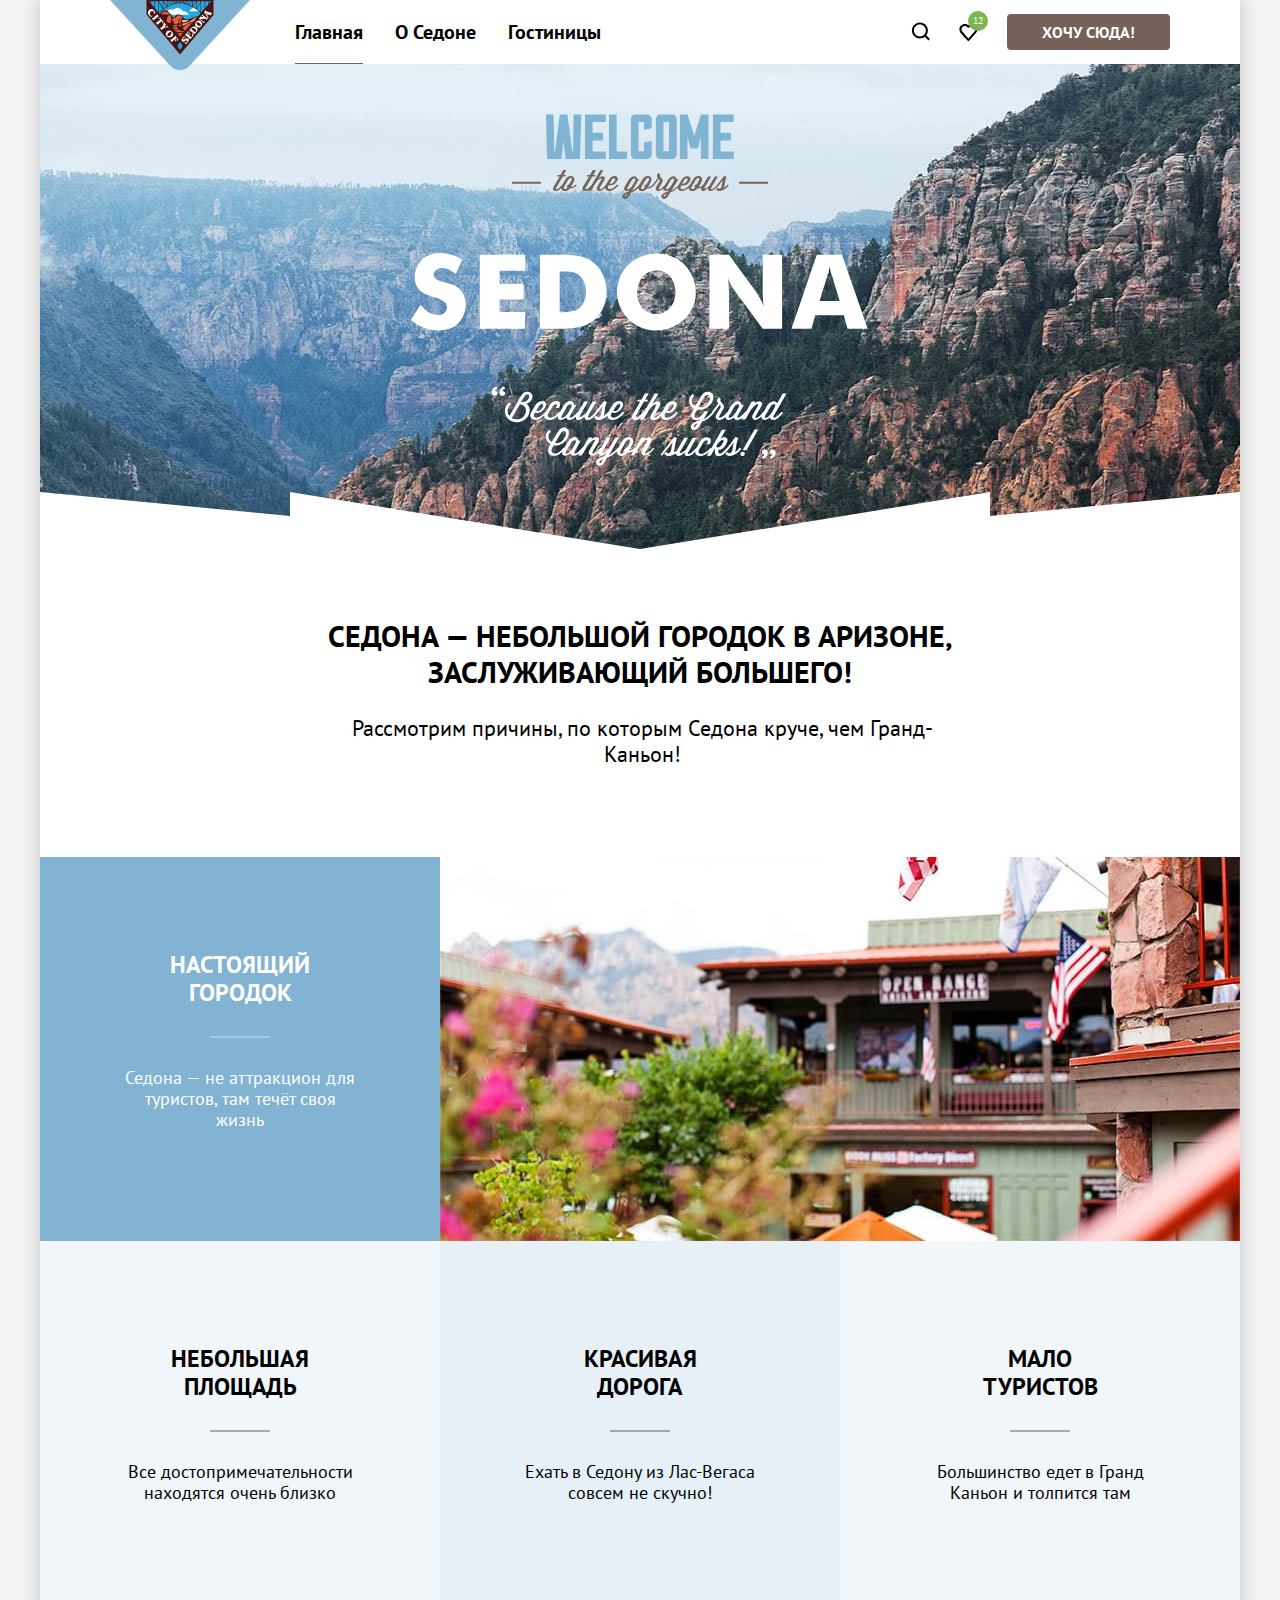
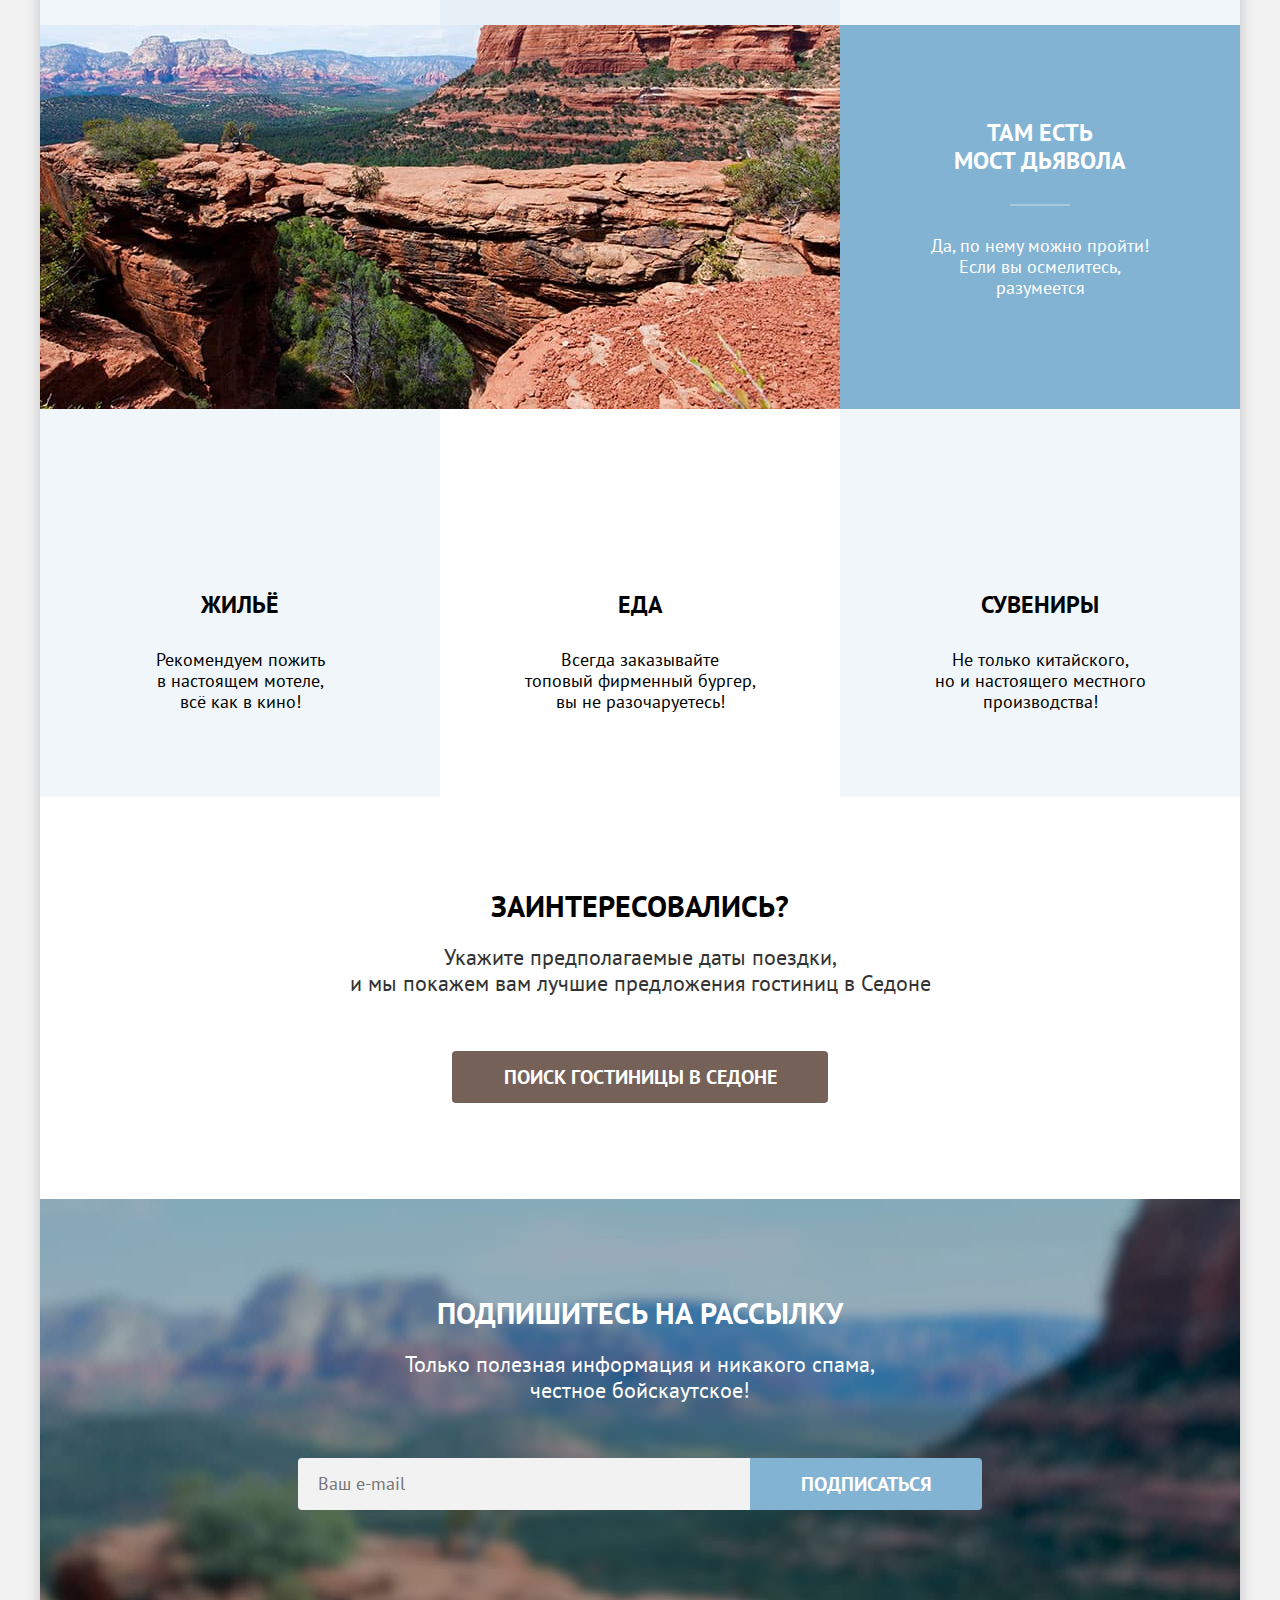
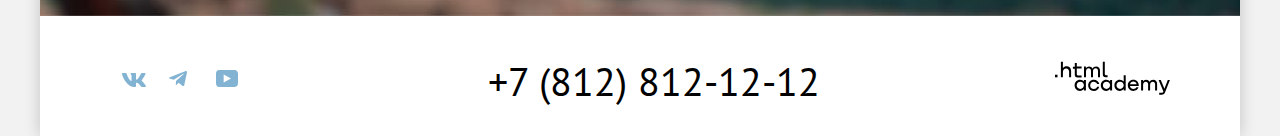
==== commit 09efa95c: "исправление формата имг" ====
--- a/index.html
+++ b/index.html
@@ -63,8 +63,8 @@
 
         <div class="hero">
           <h1 class="visually-hidden">Добро пожаловать в прекрасную Седону.</h1>
-          <img class="welcome" src="images/main/welcome.svg" alt="Природные достопримечательности Седоны." width="458px"
-            height="352px">
+          <img class="welcome" src="images/main/welcome.svg" alt="Природные достопримечательности Седоны." width="458"
+            height="352">
         </div>
 
         <section class="advantages">
